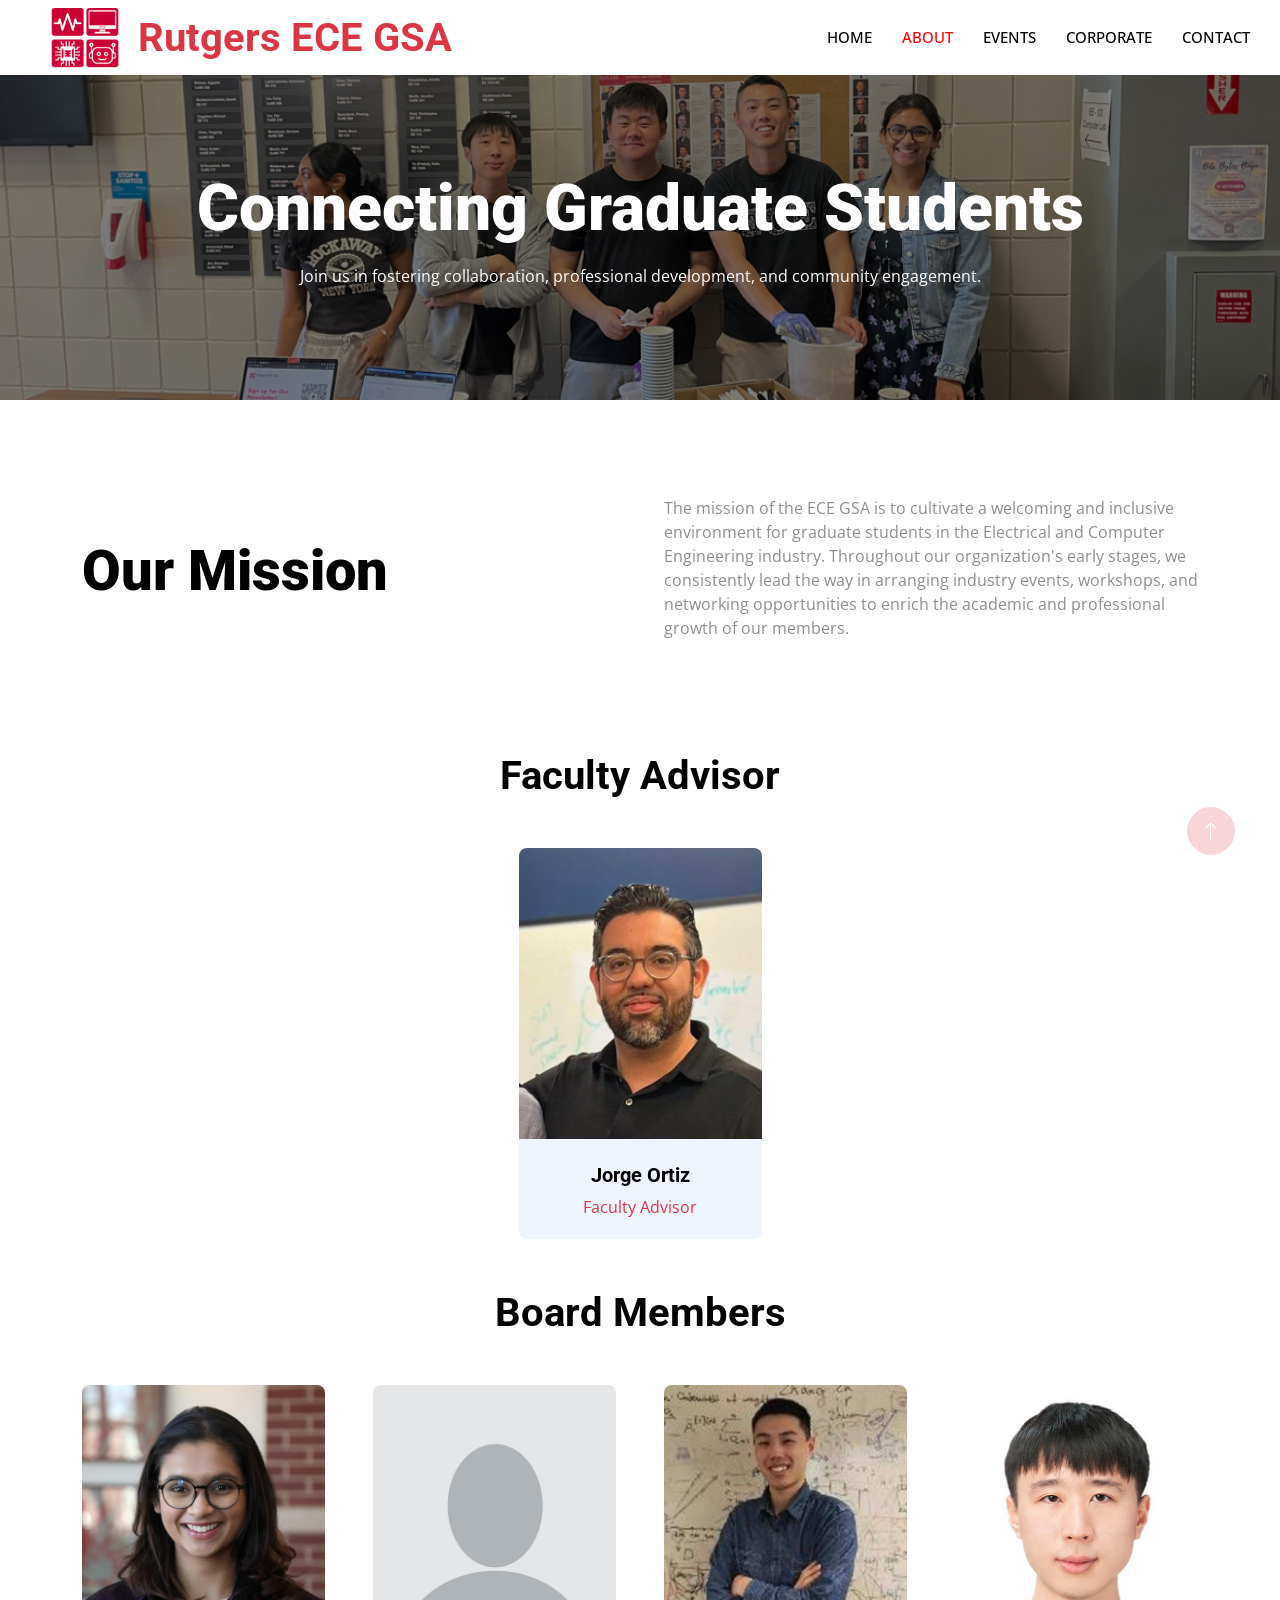
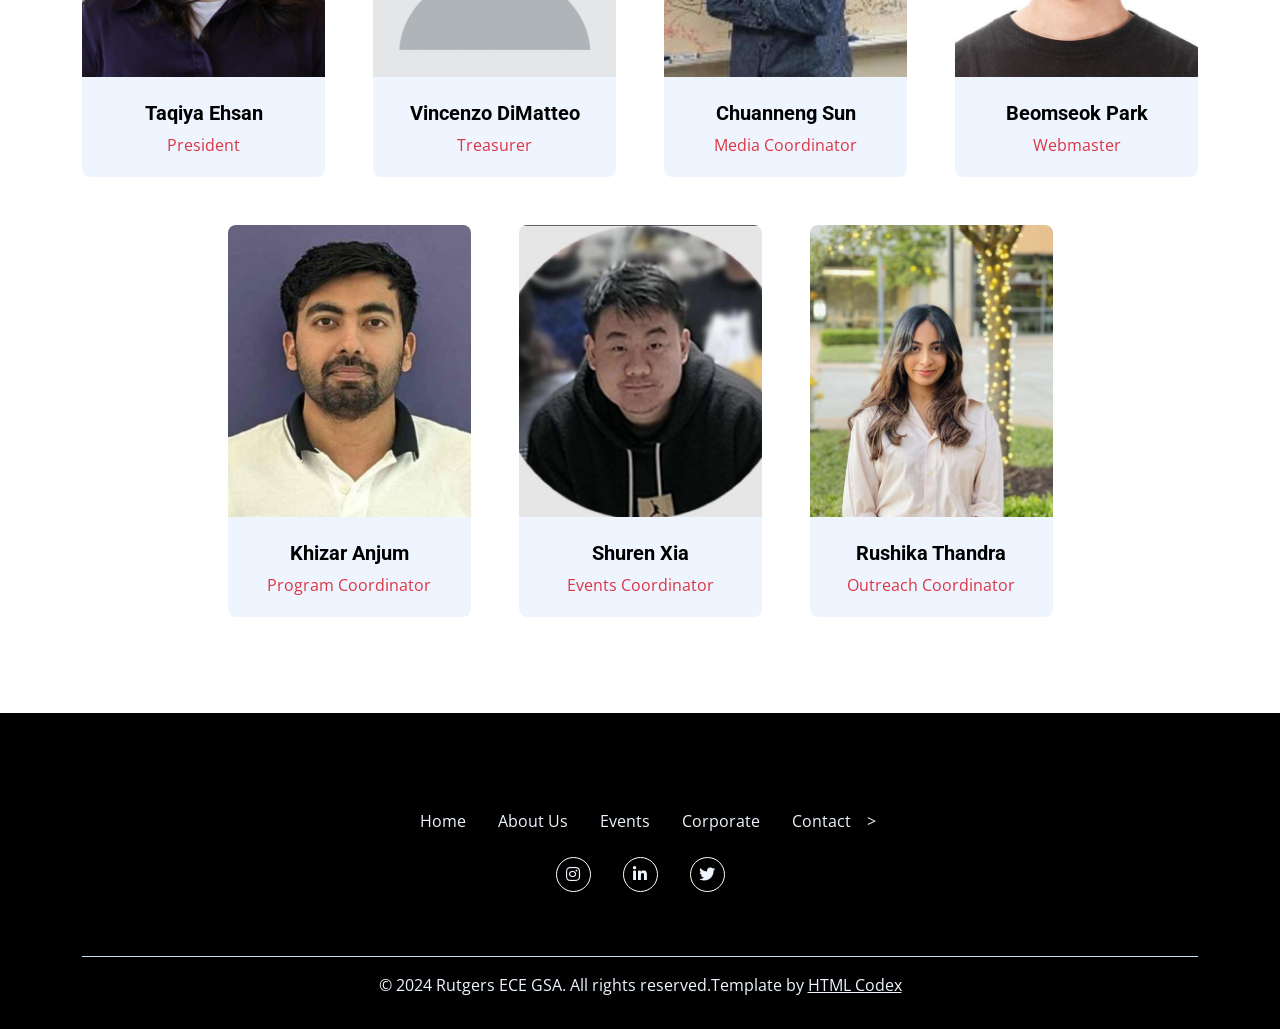
==== about.html @ b043b92e "relocate aboutUs and add favicon" ====
<!DOCTYPE html>
<html lang="en">

<head>
    <meta charset="utf-8">
    <title>Rutgers ECE GSA</title>
    <meta content="width=device-width, initial-scale=1.0" name="viewport">
    <meta content="" name="keywords">
    <meta content="" name="description">

    <!-- Favicon -->
    <link href="img/favicon.ico" rel="icon">

    <!-- Google Web Fonts -->
    <link rel="preconnect" href="https://fonts.googleapis.com">
    <link rel="preconnect" href="https://fonts.gstatic.com" crossorigin>
    <link href="https://fonts.googleapis.com/css2?family=Open+Sans:wght@400;500&family=Roboto:wght@500;700;900&display=swap" rel="stylesheet"> 

    <!-- Icon Font Stylesheet -->
    <link href="https://cdnjs.cloudflare.com/ajax/libs/font-awesome/5.10.0/css/all.min.css" rel="stylesheet">
    <link href="https://cdn.jsdelivr.net/npm/bootstrap-icons@1.4.1/font/bootstrap-icons.css" rel="stylesheet">
    <!-- <link href="https://cdn.jsdelivr.net/npm/bootstrap-icons@1.4.1/font/bootstrap-icons.css" rel="stylesheet"> -->

    <!-- Libraries Stylesheet -->
    <link href="lib/animate/animate.min.css" rel="stylesheet">
    <link href="lib/owlcarousel/assets/owl.carousel.min.css" rel="stylesheet">
    <link href="lib/tempusdominus/css/tempusdominus-bootstrap-4.min.css" rel="stylesheet" />

    <!-- Customized Bootstrap Stylesheet -->
    <link href="css/bootstrap.min.css" rel="stylesheet">

    <!-- Template Stylesheet -->
    <link href="css/style.css" rel="stylesheet">
</head>

<body>
    <!-- Spinner Start -->
    <div id="spinner" class="show bg-white position-fixed translate-middle w-100 vh-100 top-50 start-50 d-flex align-items-center justify-content-center">
        <div class="spinner-grow text-danger" style="width: 3rem; height: 3rem;" role="status">
            <span class="sr-only">Loading...</span>
        </div>
    </div>
    <!-- Spinner End -->

    <!-- Navbar Start -->
    <nav class="navbar navbar-expand-lg bg-white navbar-light sticky-top p-0 wow fadeIn" data-wow-delay="0.1s">
        <a href="index.html" class="navbar-brand d-flex align-items-center px-4 px-lg-5">
            <img src="img/ECE GSA-Red.png" alt="Logo" style="height: 60px; width: auto;"> <!-- Replace with your image -->
            <h1 class="m-0 text-danger ms-3">Rutgers ECE GSA</h1>
        </a>
        <button type="button" class="navbar-toggler me-4" data-bs-toggle="collapse" data-bs-target="#navbarCollapse">
            <span class="navbar-toggler-icon"></span>
        </button>
        <div class="collapse navbar-collapse" id="navbarCollapse">
            <div class="navbar-nav ms-auto p-4 p-lg-0">
                <a href="index.html" class="nav-item nav-link">Home</a>
                <a href="about.html" class="nav-item nav-link active">About</a>
                <a href="event.html" class="nav-item nav-link">Events</a>
                <a href="corporate.html" class="nav-item nav-link">Corporate</a>
                <a href="contact.html" class="nav-item nav-link">Contact</a>
            </div>
        </div>
    </nav>
    <!-- Navbar End -->


    <!-- Page Header Start -->
    <div class="container-fluid page-header py-5 mb-5 wow fadeIn" data-wow-delay="0.1s">
        <div class="container py-5 d-flex flex-column justify-content-center align-items-center">
            <h1 class="display-3 text-white mb-3 animated slideInDown text-center">Connecting Graduate Students</h1>
            <p class="text-white mb-3 animated slideInDown text-center">Join us in fostering collaboration, professional development, and community engagement.</p>
        </div>
    </div>
    <!-- Page Header End -->


    <!-- About Start -->
    <div class="container-xxl py-5">
        <div class="container">
            <div class="row g-5 align-items-center">
                <div class="col-lg-6 wow fadeIn" data-wow-delay="0.1s">
                    <h1 class="display-4">Our Mission</h1>
                </div>
                <div class="col-lg-6 wow fadeIn" data-wow-delay="0.5s">
                    <p>The mission of the ECE GSA is to cultivate a welcoming and inclusive environment for graduate students in the Electrical and Computer Engineering industry. Throughout our organization's early stages, we consistently lead the way in arranging industry events, workshops, and networking opportunities to enrich the academic and professional growth of our members.</p>
                </div>
            </div>
        </div>
    </div>
    <!-- About End -->


    <!-- Team Start -->
    <div class="container-xxl py-5">
        <div class="container">
                <!-- Faculty Advisor Section -->
                <div class="text-center mx-auto mb-5 wow fadeInUp" data-wow-delay="0.1s" style="max-width: 600px;">
                    <h1>Faculty Advisor</h1>
                </div>
                <div class="row g-5 justify-content-center">
                    <div class="col-lg-3 col-md-6 wow fadeInUp" data-wow-delay="0.1s">
                        <div class="team-item position-relative rounded overflow-hidden">
                            <div class="overflow-hidden">
                                <img class="img-fluid" src="img/team-JorgeOrtiz.jpeg" alt="">
                            </div>
                            <div class="team-text bg-light text-center p-4">
                                <h5>Jorge Ortiz</h5>
                                <p class="text-danger">Faculty Advisor</p>
                                <div class="team-social text-center">
                                    <a class="btn btn-square" href="https://www.linkedin.com/in/jorgeortizphd" target="_blank"><i class="fab fa-linkedin-in"></i></a>
                                    <p class="email">jorge.ortiz@rutgers.edu</p>
                                </div>
                            </div>
                        </div>
                    </div>
                </div>

            <!-- Board Members Section -->
            <div class="text-center mx-auto mb-5 wow fadeInUp" data-wow-delay="0.1s" style="max-width: 600px; margin-top: 50px;"> 
                <h1>Board Members</h1>
            </div>
            <div class="row g-5">
                <!-- <div class="col-lg-3 col-md-6 wow fadeInUp" data-wow-delay="0.1s">
                    <div class="team-item position-relative rounded overflow-hidden">
                        <div class="overflow-hidden">
                            <img class="img-fluid" src="img/team-JorgeOrtiz.jpeg" alt="">
                        </div>
                        <div class="team-text bg-light text-center p-4">
                            <h5>Jorge Ortiz</h5>
                            <p class="text-danger">Faculty Advisor</p>
                            <div class="team-social text-center">
                                <a class="btn btn-square" href="https://www.linkedin.com/in/jorgeortizphd" target="_blank"><i class="fab fa-linkedin-in"></i></a>
                                <p class="email">jorge.ortiz@rutgers.edu</p>
                            </div>
                        </div>
                    </div>
                </div> -->
                <div class="col-lg-3 col-md-6 wow fadeInUp" data-wow-delay="0.3s">
                    <div class="team-item position-relative rounded overflow-hidden">
                        <div class="overflow-hidden">
                            <img class="img-fluid" src="img/team-TaqiyaEhsan.jpg" alt="">
                        </div>
                        <div class="team-text bg-light text-center p-4">
                            <h5>Taqiya Ehsan</h5>
                            <p class="text-danger">President</p>
                            <div class="team-social text-center">
                                <a class="btn btn-square" href="https://linkedin.com/in/taqiya-ehsan" target="_blank"><i class="fab fa-linkedin-in"></i></a>
                                <p class="email">te137@echo.rutgers.edu</p>
                            </div>
                        </div>
                    </div>
                </div>
                <div class="col-lg-3 col-md-6 wow fadeInUp" data-wow-delay="0.5s">
                    <div class="team-item position-relative rounded overflow-hidden">
                        <div class="overflow-hidden">
                            <img class="img-fluid" src="img/team-1.png" alt="">
                        </div>
                        <div class="team-text bg-light text-center p-4">
                            <h5>Vincenzo DiMatteo</h5>
                            <p class="text-danger">Treasurer</p>
                            <div class="team-social text-center">
                                <!-- <a class="btn btn-square" href=""><i class="fab fa-facebook-f"></i></a>
                                <a class="btn btn-square" href=""><i class="fab fa-twitter"></i></a>
                                <a class="btn btn-square" href=""><i class="fab fa-instagram"></i></a> -->
                            </div>
                        </div>
                    </div>
                </div>
                <div class="col-lg-3 col-md-6 wow fadeInUp" data-wow-delay="0.7s">
                    <div class="team-item position-relative rounded overflow-hidden">
                        <div class="overflow-hidden">
                            <img class="img-fluid" src="img/team-ChuannengSun.jpeg" alt="">
                        </div>
                        <div class="team-text bg-light text-center p-4">
                            <h5>Chuanneng Sun</h5>
                            <p class="text-danger">Media Coordinator</p>
                            <div class="team-social text-center">
                                <!-- <a class="btn btn-square" href=""><i class="fab fa-facebook-f"></i></a>
                                <a class="btn btn-square" href=""><i class="fab fa-twitter"></i></a>
                                <a class="btn btn-square" href=""><i class="fab fa-instagram"></i></a> -->
                            </div>
                        </div>
                    </div>
                </div>
                <div class="col-lg-3 col-md-6 wow fadeInUp" data-wow-delay="0.7s">
                    <div class="team-item position-relative rounded overflow-hidden">
                        <div class="overflow-hidden">
                            <img class="img-fluid" src="img/team-beomseok_park.jpg" alt="">
                        </div>
                        <div class="team-text bg-light text-center p-4">
                            <h5>Beomseok Park</h5>
                            <p class="text-danger">Webmaster</p> 
                            <div class="team-social text-center">
                                <a class="btn btn-square" href="https://www.linkedin.com/in/beomseok-park-4bb49a205" target="_blank"><i class="fab fa-linkedin-in"></i></a>
                                <p class="email">beomseok.park@rutgers.edu</p>
                                <!-- <a class="btn btn-square" href=""><i class="fab fa-facebook-f"></i></a>
                                <a class="btn btn-square" href=""><i class="fab fa-twitter"></i></a>
                                <a class="btn btn-square" href=""><i class="fab fa-instagram"></i></a> -->
                            </div>
                        </div>
                    </div>
                </div>
                <div class="col-lg-3 col-md-6 wow fadeInUp" data-wow-delay="0.7s">
                    <div class="team-item position-relative rounded overflow-hidden">
                        <div class="overflow-hidden">
                            <img class="img-fluid" src="img/team-KhizarAnjum.jpg" alt="">
                        </div>
                        <div class="team-text bg-light text-center p-4">
                            <h5>Khizar Anjum</h5>
                            <p class="text-danger">Program Coordinator</p>
                            <div class="team-social text-center">
                                <a class="btn btn-square" href="https://linkedin.com/in/khizar-anjum" target="_blank"><i class="fab fa-linkedin-in"></i></a>
                                <p class="email">ma1629@rutgers.edu</p>
                            </div>
                        </div>
                    </div>
                </div>
                <div class="col-lg-3 col-md-6 wow fadeInUp" data-wow-delay="0.7s">
                    <div class="team-item position-relative rounded overflow-hidden">
                        <div class="overflow-hidden">
                            <img class="img-fluid" src="img/team-shurenXia.jpg" alt="">
                        </div>
                        <div class="team-text bg-light text-center p-4">
                            <h5>Shuren Xia</h5>
                            <p class="text-danger">Events Coordinator</p>
                            <div class="team-social text-center">
                                <a class="btn btn-square" href="https://www.linkedin.com/in/shuren-xia-563965163/" target="_blank"><i class="fab fa-linkedin-in"></i></a>
                                <p class="email">sx67@scarletmail.rutgers.edu</p>
                                <!-- <a class="btn btn-square" href=""><i class="fab fa-facebook-f"></i></a>
                                <a class="btn btn-square" href=""><i class="fab fa-twitter"></i></a>
                                <a class="btn btn-square" href=""><i class="fab fa-instagram"></i></a> -->
                            </div>
                        </div>
                    </div>
                </div>
                
                <div class="col-lg-3 col-md-6 wow fadeInUp" data-wow-delay="0.7s">
                    <div class="team-item position-relative rounded overflow-hidden">
                        <div class="overflow-hidden">
                            <img class="img-fluid" src="img/team-RushikaThandra.jpg" alt="">
                        </div>
                        <div class="team-text bg-light text-center p-4">
                            <h5>Rushika Thandra</h5>
                            <p class="text-danger">Outreach Coordinator</p>
                            <div class="team-social text-center">
                                <a class="btn btn-square" href="https://www.linkedin.com/in/rushikathandra/" target="_blank"><i class="fab fa-linkedin-in"></i></a>
                                <p class="email">rt818@scarletmail.rutgers.edu</p>
                            </div>
                        </div>
                    </div>
                </div>
                <!-- <div class="col-lg-3 col-md-6 wow fadeInUp" data-wow-delay="0.7s">
                    <div class="team-item position-relative rounded overflow-hidden">
                        <div class="overflow-hidden">
                            <img class="img-fluid" src="img/team-AayushiKasera.jpg" alt="">
                        </div>
                        <div class="team-text bg-light text-center p-4">
                            <h5>Aayushi Kasera</h5>
                            <p class="text-danger">Member</p>
                            <div class="team-social text-center">
                                <a class="btn btn-square" href="https://www.linkedin.com/in/aayushikasera/" target="_blank"><i class="fab fa-linkedin-in"></i></a>
                                <p class="email">amk408@scarletmail.rutgers.edu</p>
                            </div>
                        </div>
                    </div>
                </div> -->
                <!-- <div class="col-lg-3 col-md-6 wow fadeInUp" data-wow-delay="0.7s">
                    <div class="team-item position-relative rounded overflow-hidden">
                        <div class="overflow-hidden">
                            <img class="img-fluid" src="img/team-1.png" alt="">
                        </div>
                        <div class="team-text bg-light text-center p-4">
                            <h5>Muhammad Nabeel Tahir</h5>
                            <p class="text-danger">Member</p>
                            <div class="team-social text-center">
                                <a class="btn btn-square" href="https://www.linkedin.com/in/muhammad-nabeel-tahir-005169bb" target="_blank"><i class="fab fa-linkedin-in"></i></a>
                                <p class="email">nabeel.tahir@rutgers.edu</p>
                            </div>
                        </div>
                    </div>
                </div> -->
                <!-- <div class="col-lg-3 col-md-6 wow fadeInUp" data-wow-delay="0.7s">
                    <div class="team-item position-relative rounded overflow-hidden">
                        <div class="overflow-hidden">
                            <img class="img-fluid" src="img/team-AdityaKesari.jpeg" alt="">
                        </div>
                        <div class="team-text bg-light text-center p-4">
                            <h5>Aditya Kesari</h5>
                            <p class="text-danger">Memeber</p>
                            <div class="team-social text-center">
                                <a class="btn btn-square" href="https://www.linkedin.com/in/adityakesari21/" target="_blank"><i class="fab fa-linkedin-in"></i></a>
                                <p class="email">aak251@scarletmail.rutgers.edu</p>
                            </div>
                        </div>
                    </div>
                </div> -->
            </div>
        </div>
    </div>
    <!-- Team End -->
        

    <!-- Footer Start -->
    <div class="container-fluid bg-dark text-light footer mt-5 pt-5 wow fadeIn" data-wow-delay="0.1s">
        <div class="container py-5">
            <div class="d-flex justify-content-center mb-4">
                <a class="text-light mx-3" href="index.html">Home</a>
                <a class="text-light mx-3" href="about.html">About Us</a>
                <a class="text-light mx-3" href="event.html">Events</a>
                <a class="text-light mx-3" href="corporate.html">Corporate</a>
                <a class="text-light mx-3" href="contact.html">Contact</a>>
            </div>
            <div class="d-flex justify-content-center">
                <a class="btn btn-outline-light btn-social rounded-circle mx-3" href="https://www.instagram.com/rutgersecegsa/"><i class="fab fa-instagram"></i></a>
                <a class="btn btn-outline-light btn-social rounded-circle mx-3" href="https://www.linkedin.com/in/rutgersecegsa/"><i class="fab fa-linkedin-in"></i></a>
                <a class="btn btn-outline-light btn-social rounded-circle mx-3" href="https://x.com/Rutgersecegsa"><i class="fab fa-twitter"></i></a>
            </div>
        </div>
        <div class="container py-3">
            <div class="d-flex justify-content-center border-top pt-3">
                <p class="mb-0">&copy; 2024 Rutgers ECE GSA. All rights reserved.</p>
                <p>Template by <a href="https://htmlcodex.com" style="text-decoration: underline; color: inherit;">HTML Codex</a></p>
            </div>
        </div>
    </div>
    <!-- Footer End -->


    <!-- Back to Top -->
    <a href="#" class="btn btn-lg btn-danger btn-lg-square rounded-circle back-to-top"><i class="bi bi-arrow-up"></i></a>


    <!-- JavaScript Libraries -->
    <script src="https://code.jquery.com/jquery-3.4.1.min.js"></script>
    <script src="https://cdn.jsdelivr.net/npm/bootstrap@5.0.0/dist/js/bootstrap.bundle.min.js"></script>
    <script src="lib/wow/wow.min.js"></script>
    <script src="lib/easing/easing.min.js"></script>
    <script src="lib/waypoints/waypoints.min.js"></script>
    <script src="lib/counterup/counterup.min.js"></script>
    <script src="lib/owlcarousel/owl.carousel.min.js"></script>
    <script src="lib/tempusdominus/js/moment.min.js"></script>
    <script src="lib/tempusdominus/js/moment-timezone.min.js"></script>
    <script src="lib/tempusdominus/js/tempusdominus-bootstrap-4.min.js"></script>

    <!-- Template Javascript -->
    <script src="js/main.js"></script>
</body>

</html>
---- css/style.css ----
/********** Template CSS **********/
:root {
    --primary: #0463FA;
    --light: #EFF5FF;
    --dark: #000000;
    --danger: red; 
}

.bg-dark {
    background-color: #000000 !important; /* Set to black */
}

h1, h5 {
    color: #000000;
}

.email {
    font-size: 13px;
}

.profile-size {
    width: 500px;
    height: 600px;
}

.fw-medium {
    font-weight: 500 !important;
}

.fw-bold {
    font-weight: 700 !important;
}

.fw-black {
    font-weight: 900 !important;
}

.back-to-top {
    position: fixed;
    display: none;
    right: 45px;
    bottom: 45px;
    z-index: 99;
}


/*** Spinner ***/
#spinner {
    opacity: 0;
    visibility: hidden;
    transition: opacity .5s ease-out, visibility 0s linear .5s;
    z-index: 99999;
}

#spinner.show {
    transition: opacity .5s ease-out, visibility 0s linear 0s;
    visibility: visible;
    opacity: 1;
}


/*** Button ***/
.btn {
    font-weight: 500;
    transition: .5s;
}

.btn.btn-primary,
.btn.btn-secondary {
    color: #FFFFFF;
}

.btn-square {
    width: 38px;
    height: 38px;
}

.btn-sm-square {
    width: 32px;
    height: 32px;
}

.btn-lg-square {
    width: 48px;
    height: 48px;
}

.btn-square,
.btn-sm-square,
.btn-lg-square {
    padding: 0;
    display: flex;
    align-items: center;
    justify-content: center;
    font-weight: normal;
}


/*** Navbar ***/
.navbar .dropdown-toggle::after {
    border: none;
    content: "\f107";
    font-family: "Font Awesome 5 Free";
    font-weight: 900;
    vertical-align: middle;
    margin-left: 8px;
}

.navbar .navbar-nav .nav-link {
    margin-right: 30px;
    padding: 25px 0;
    color: #FFFFFF;
    font-size: 15px;
    font-weight: 500;
    text-transform: uppercase;
    outline: none;
}

.navbar .navbar-nav .nav-link:hover,
.navbar .navbar-nav .nav-link.active {
    color: var(--danger);
}

@media (max-width: 991.98px) {
    .navbar .navbar-nav .nav-link  {
        margin-right: 0;
        padding: 10px 0;
    }

    .navbar .navbar-nav {
        border-top: 1px solid #EEEEEE;
    }
}

@media (max-width: 576px) {
    .navbar-brand {
        display: flex;
        align-items: center;
        justify-content: flex-start; /* Align logo and text tightly */
        width: 100%; /* Ensure the brand container takes full width */
    }

    .navbar-brand img {
        height: 30px; /* Adjust logo size */
        width: auto;
    }

    .navbar-brand h1 {
        font-size: 1.25rem; /* Adjust font size */
        margin-left: 0; /* No spacing between logo and text */
    }

    .navbar-toggler {
        margin-left: auto; /* Push the toggler button to the right */
    }
}

.navbar .navbar-brand,
.navbar a.btn {
    height: 75px;
}

.navbar .navbar-nav .nav-link {
    color: var(--dark);
    font-weight: 500;
}

.navbar.sticky-top {
    top: -100px;
    transition: .5s;
}

@media (min-width: 992px) {
    .navbar .nav-item .dropdown-menu {
        display: block;
        border: none;
        margin-top: 0;
        top: 150%;
        opacity: 0;
        visibility: hidden;
        transition: .5s;
    }

    .navbar .nav-item:hover .dropdown-menu {
        top: 100%;
        visibility: visible;
        transition: .5s;
        opacity: 1;
    }
}


/*** Header ***/
.header-carousel .owl-carousel-text {
    position: absolute;
    width: 100%;
    height: 100%;
    padding: 3rem;
    top: 0;
    left: 0;
    display: flex;
    align-items: center;
    justify-content: center;
    text-shadow: 0 0 30px rgba(0, 0, 0, .1);
}

.header-carousel .owl-nav {
    position: absolute;
    width: 200px;
    height: 45px;
    bottom: 30px;
    left: 50%;
    transform: translateX(-50%);
    display: flex;
    justify-content: space-between;
}

.header-carousel .owl-nav .owl-prev,
.header-carousel .owl-nav .owl-next {
    width: 45px;
    height: 45px;
    display: flex;
    align-items: center;
    justify-content: center;
    color: #FFFFFF;
    background: transparent;
    border: 1px solid #FFFFFF;
    border-radius: 45px;
    font-size: 22px;
    transition: .5s;
}

.header-carousel .owl-nav .owl-prev:hover,
.header-carousel .owl-nav .owl-next:hover {
    background: var(--danger);
    border-color: var(--danger);
}

.header-carousel .owl-dots {
    position: absolute;
    height: 45px;
    bottom: 30px;
    left: 50%;
    transform: translateX(-50%);
    display: flex;
    align-items: center;
    justify-content: center;
}

.header-carousel .owl-dot {
    position: relative;
    display: inline-block;
    margin: 0 5px;
    width: 15px;
    height: 15px;
    background: transparent;
    border: 1px solid #FFFFFF;
    border-radius: 15px;
    transition: .5s;
}

.header-carousel .owl-dot::after {
    position: absolute;
    content: "";
    width: 5px;
    height: 5px;
    top: 4px;
    left: 4px;
    background: #FFFFFF;
    border-radius: 5px;
}

.header-carousel .owl-dot.active {
    background: var(--danger);
    border-color: var(--danger);
}

.page-header {
    position: relative;
    background: url(../img/header-aboutUs.jpg) top center no-repeat;
    background-size: cover;
    text-shadow: 0 0 30px rgba(0, 0, 0, .1);
    display: flex;
    align-items: center;
    justify-content: center;
    text-align: center;
}

.page-header::before {
    content: "";
    position: absolute;
    top: 0;
    left: 0;
    width: 100%;
    height: 100%;
    background: rgba(0, 0, 0, 0.5); /* Adjust the opacity as needed */
    z-index: 1;
}

.page-header .container {
    position: relative;
    z-index: 2;
    display: flex;
    flex-direction: column;
    align-items: center;
}

.corporate-header {
    background: url(../img/header-corporate.jpg) top center no-repeat;
    background-size: cover;
}

.contact-header {
    background: url(../img/header-contact.png) top center no-repeat;
    background-size: cover;
}

.breadcrumb-item + .breadcrumb-item::before {
    color: var(--light);
}


.logo-spacing {
    padding: 10px; /* Adjust padding as needed */
    max-width: 100%;
    height: auto;
}

.container .row {
    display: flex;
    flex-wrap: wrap;
    justify-content: center;
    align-items: center;
}

@media (max-width: 991.98px) {
    .logo-spacing {
        padding: 5px; /* Adjust padding as needed for smaller screens */
        max-width: 50%; /* Reduce size on smaller screens */
    }
}

@media (max-width: 767.98px) {
    .logo-spacing {
        padding: 2px; /* Further reduce padding for very small screens */
        max-width: 50%; /* Further reduce size for very small screens */
    }
}


/*** Service ***/
.service-item {
    transition: .5s;
}

.service-item:hover {
    margin-top: -10px;
    box-shadow: 0 .5rem 1.5rem rgba(0, 0, 0, .08);
}

.service-item .btn {
    width: 40px;
    height: 40px;
    display: inline-flex;
    align-items: center;
    background: #FFFFFF;
    border-radius: 40px;
    white-space: nowrap;
    overflow: hidden;
    transition: .5s;
}

.service-item:hover .btn {
    width: 140px;
}

/* add */
.logo-spacing {
    margin: 0 20px; /* Adjust this value to increase or decrease spacing */
}


/*** Feature ***/
@media (min-width: 992px) {
    .container.feature {
        max-width: 100% !important;
    }

    .feature-text  {
        padding-left: calc(((100% - 960px) / 2) + .75rem);
    }
}

@media (min-width: 1200px) {
    .feature-text  {
        padding-left: calc(((100% - 1140px) / 2) + .75rem);
    }
}

@media (min-width: 1400px) {
    .feature-text  {
        padding-left: calc(((100% - 1320px) / 2) + .75rem);
    }
}


/*** Team ***/
.team-item img {
    position: relative;
    top: 0;
    transition: .5s;
}

.team-item:hover img {
    top: -30px;
}

.team-item .team-text {
    position: relative;
    height: 100px;
    transition: .5s;
}

.team-item:hover .team-text {
    margin-top: -60px;
    height: 160px;
}

.team-item .team-text .team-social {
    opacity: 0;
    transition: .5s;
}

.team-item:hover .team-text .team-social {
    opacity: 1;
}

.team-item .team-social .btn {
    display: inline-flex;
    color: var(--danger);
    background: #FFFFFF;
    border-radius: 40px;
}

.team-item .team-social .btn:hover {
    color: #FFFFFF;
    background: var(--danger);
}


/*** Appointment ***/
.bootstrap-datetimepicker-widget.bottom {
    top: auto !important;
}

.bootstrap-datetimepicker-widget .table * {
    border-bottom-width: 0px;
}

.bootstrap-datetimepicker-widget .table th {
    font-weight: 500;
}

.bootstrap-datetimepicker-widget.dropdown-menu {
    padding: 10px;
    border-radius: 2px;
}

.bootstrap-datetimepicker-widget table td.active,
.bootstrap-datetimepicker-widget table td.active:hover {
    background: var(--danger);
}

.bootstrap-datetimepicker-widget table td.today::before {
    border-bottom-color: var(--danger);
}


/*** Testimonial ***/
.testimonial-carousel::before {
    position: absolute;
    content: "";
    top: 0;
    left: 0;
    height: 100%;
    width: 0;
    background: linear-gradient(to right, rgba(255, 255, 255, 1) 0%, rgba(255, 255, 255, 0) 100%);
    z-index: 1;
}

.testimonial-carousel::after {
    position: absolute;
    content: "";
    top: 0;
    right: 0;
    height: 100%;
    width: 0;
    background: linear-gradient(to left, rgba(255, 255, 255, 1) 0%, rgba(255, 255, 255, 0) 100%);
    z-index: 1;
}

@media (min-width: 768px) {
    .testimonial-carousel::before,
    .testimonial-carousel::after {
        width: 200px;
    }
}

@media (min-width: 992px) {
    .testimonial-carousel::before,
    .testimonial-carousel::after {
        width: 300px;
    }
}

.testimonial-carousel .owl-item .testimonial-text {
    background: var(--light);
    transform: scale(.8);
    transition: .5s;
}

.testimonial-carousel .owl-item.center .testimonial-text {
    background: var(--danger);
    transform: scale(1);
}

.testimonial-carousel .owl-item .testimonial-text *,
.testimonial-carousel .owl-item .testimonial-item img {
    transition: .5s;
}

.testimonial-carousel .owl-item.center .testimonial-text * {
    color: var(--light) !important;
}

.testimonial-carousel .owl-item.center .testimonial-item img {
    background: var(--danger) !important;
} 

.testimonial-carousel .owl-nav {
    position: absolute;
    width: 350px;
    top: 15px;
    left: 50%;
    transform: translateX(-50%);
    display: flex;
    justify-content: space-between;
    opacity: 0;
    transition: .5s;
    z-index: 1;
}

.testimonial-carousel:hover .owl-nav {
    width: 300px;
    opacity: 1;
}

.testimonial-carousel .owl-nav .owl-prev,
.testimonial-carousel .owl-nav .owl-next {
    position: relative;
    color: var(--danger);
    font-size: 45px;
    transition: .5s;
}

.testimonial-carousel .owl-nav .owl-prev:hover,
.testimonial-carousel .owl-nav .owl-next:hover {
    color: var(--dark);
}


/*** Footer ***/
.footer .btn.btn-social {
    margin-right: 5px;
    width: 35px;
    height: 35px;
    display: flex;
    align-items: center;
    justify-content: center;
    color: var(--light);
    border: 1px solid #FFFFFF;
    transition: .3s;
}

.footer .btn.btn-social:hover {
    color: var(--danger);
}

.footer .btn.btn-link {
    display: block;
    margin-bottom: 5px;
    padding: 0;
    text-align: left;
    color: #FFFFFF;
    font-size: 15px;
    font-weight: normal;
    text-transform: capitalize;
    transition: .3s;
}

.footer .btn.btn-link::before {
    position: relative;
    content: "\f105";
    font-family: "Font Awesome 5 Free";
    font-weight: 900;
    margin-right: 10px;
}

.footer .btn.btn-link:hover {
    color: var(--danger);
    letter-spacing: 1px;
    box-shadow: none;
}

.footer .copyright {
    padding: 25px 0;
    font-size: 15px;
    border-top: 1px solid rgba(256, 256, 256, .1);
}

.footer .copyright a {
    color: var(--light);
}

.footer .copyright a:hover {
    color: var(--danger);
}
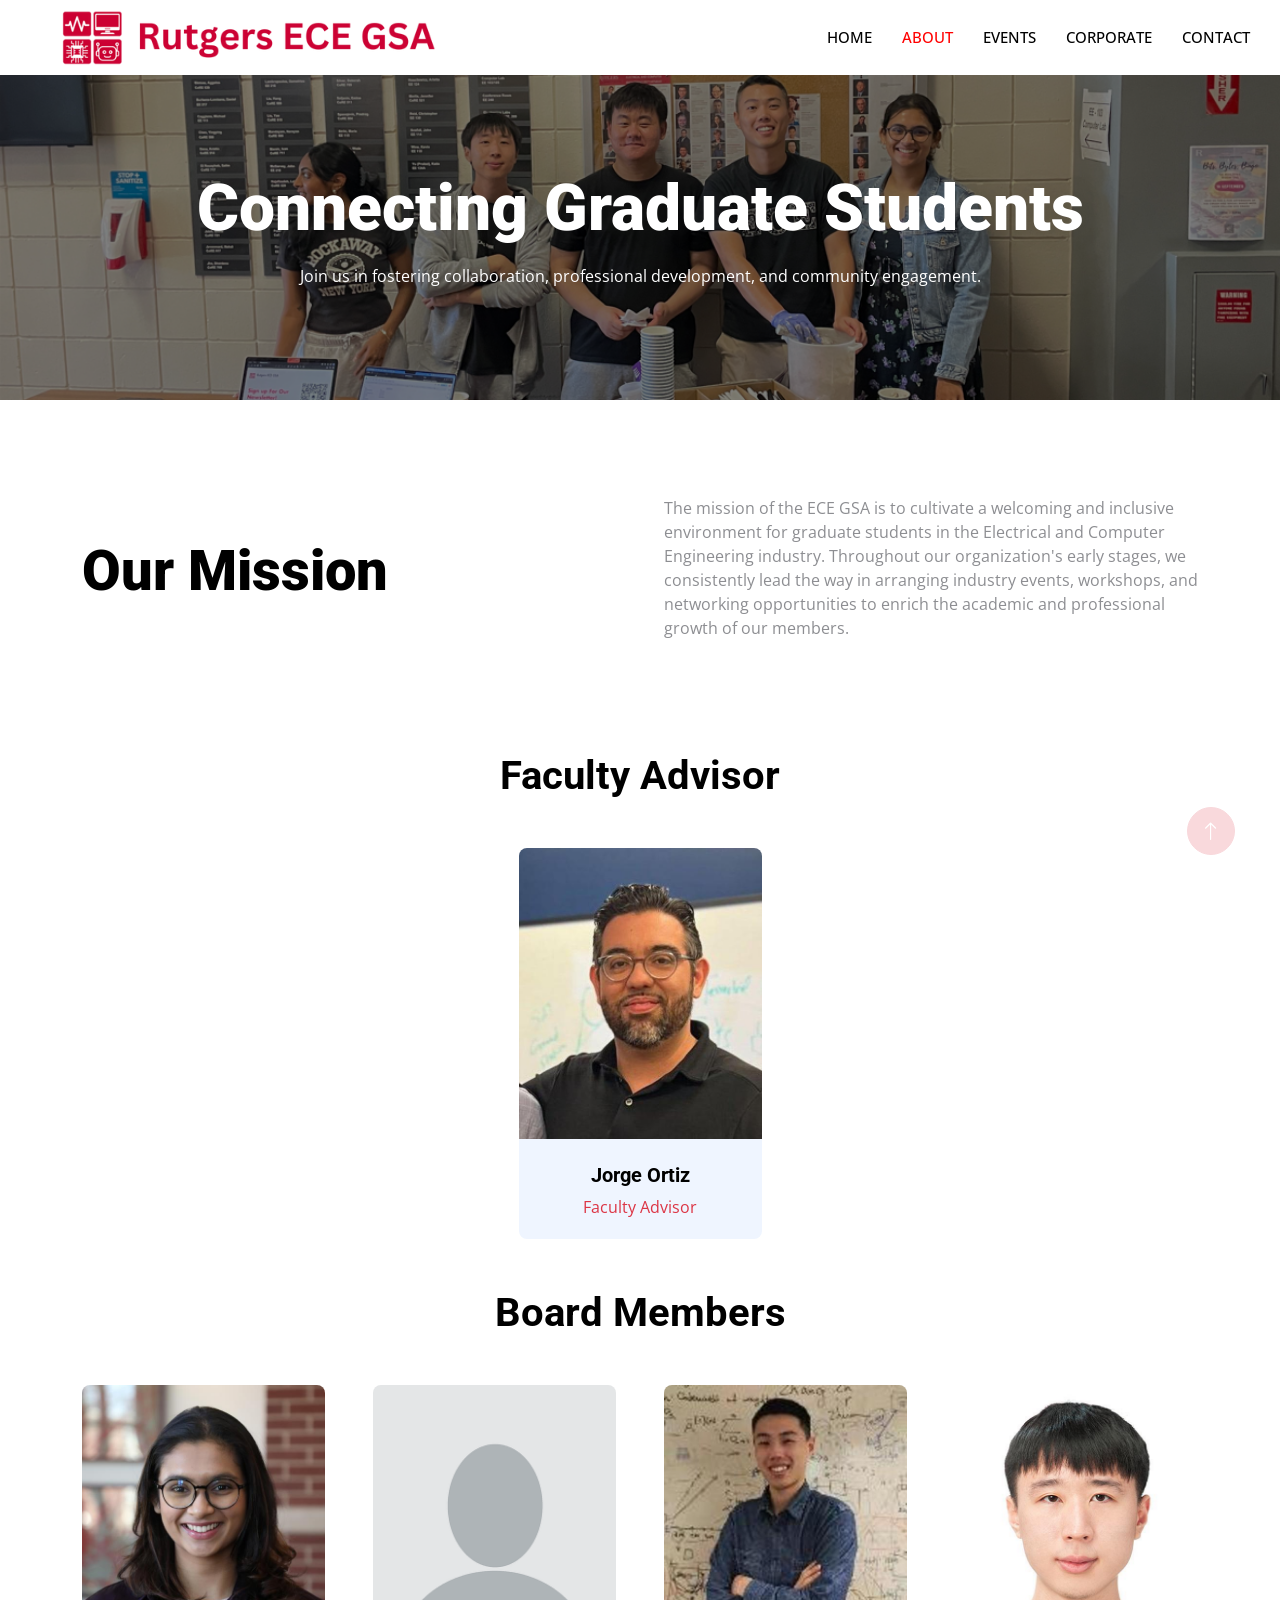
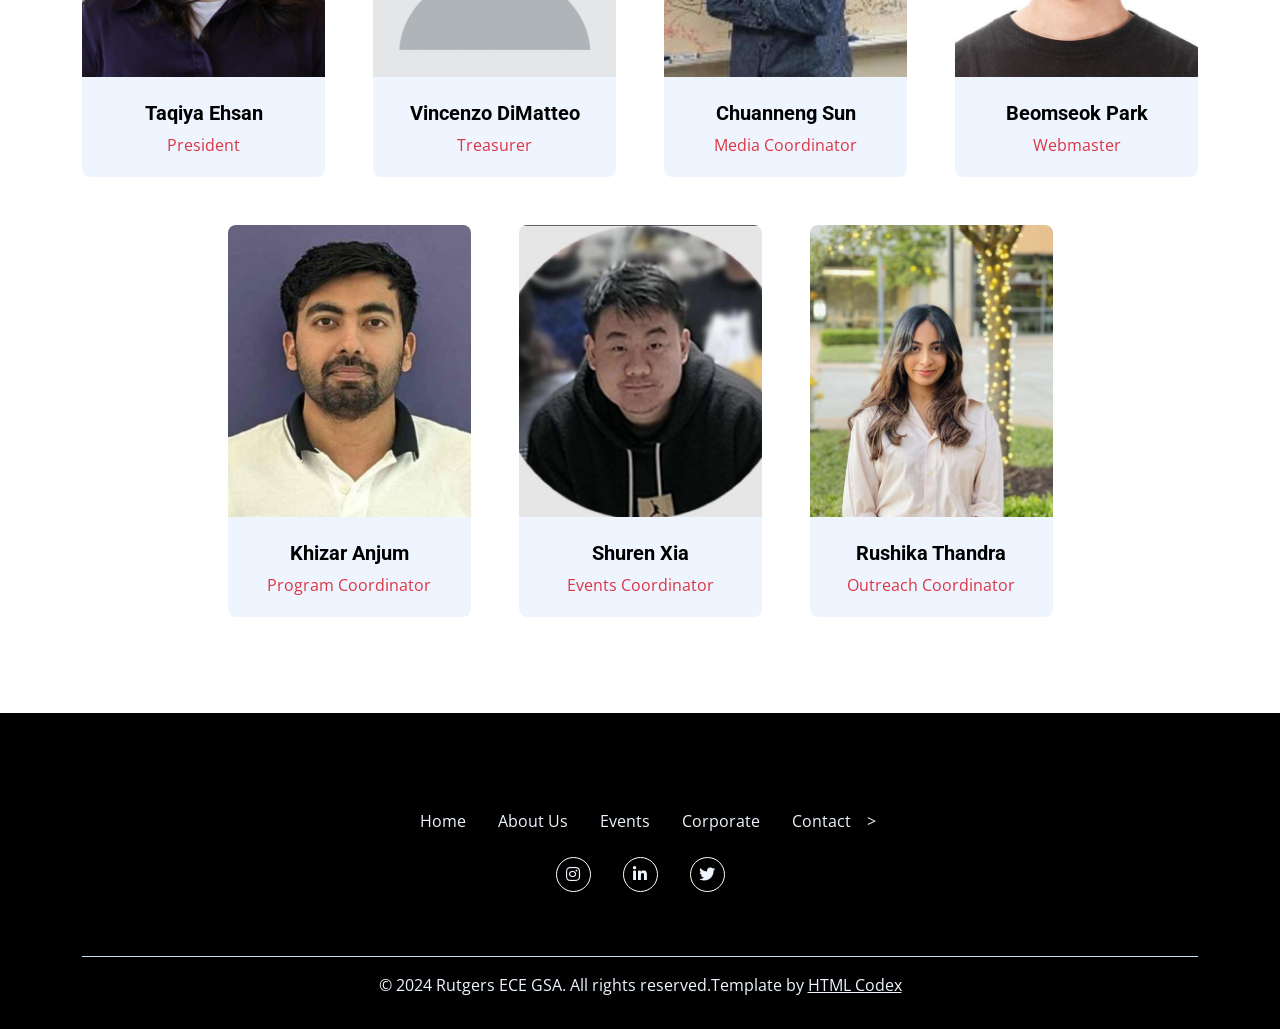
==== commit 0e7078b4: "change logo + text to logo" ====
--- a/about.html
+++ b/about.html
@@ -45,8 +45,8 @@
     <!-- Navbar Start -->
     <nav class="navbar navbar-expand-lg bg-white navbar-light sticky-top p-0 wow fadeIn" data-wow-delay="0.1s">
         <a href="index.html" class="navbar-brand d-flex align-items-center px-4 px-lg-5">
-            <img src="img/ECE GSA-Red.png" alt="Logo" style="height: 60px; width: auto;"> <!-- Replace with your image -->
-            <h1 class="m-0 text-danger ms-3">Rutgers ECE GSA</h1>
+            <img src="img/logo_ece_gsa.png" alt="Logo" style="height: 80px; width: auto;">
+            <!-- <h1 class="m-0 text-danger ms-3">Rutgers ECE GSA</h1> -->
         </a>
         <button type="button" class="navbar-toggler me-4" data-bs-toggle="collapse" data-bs-target="#navbarCollapse">
             <span class="navbar-toggler-icon"></span>
--- a/css/style.css
+++ b/css/style.css
@@ -129,29 +129,6 @@
 
     .navbar .navbar-nav {
         border-top: 1px solid #EEEEEE;
-    }
-}
-
-@media (max-width: 576px) {
-    .navbar-brand {
-        display: flex;
-        align-items: center;
-        justify-content: flex-start; /* Align logo and text tightly */
-        width: 100%; /* Ensure the brand container takes full width */
-    }
-
-    .navbar-brand img {
-        height: 30px; /* Adjust logo size */
-        width: auto;
-    }
-
-    .navbar-brand h1 {
-        font-size: 1.25rem; /* Adjust font size */
-        margin-left: 0; /* No spacing between logo and text */
-    }
-
-    .navbar-toggler {
-        margin-left: auto; /* Push the toggler button to the right */
     }
 }
 
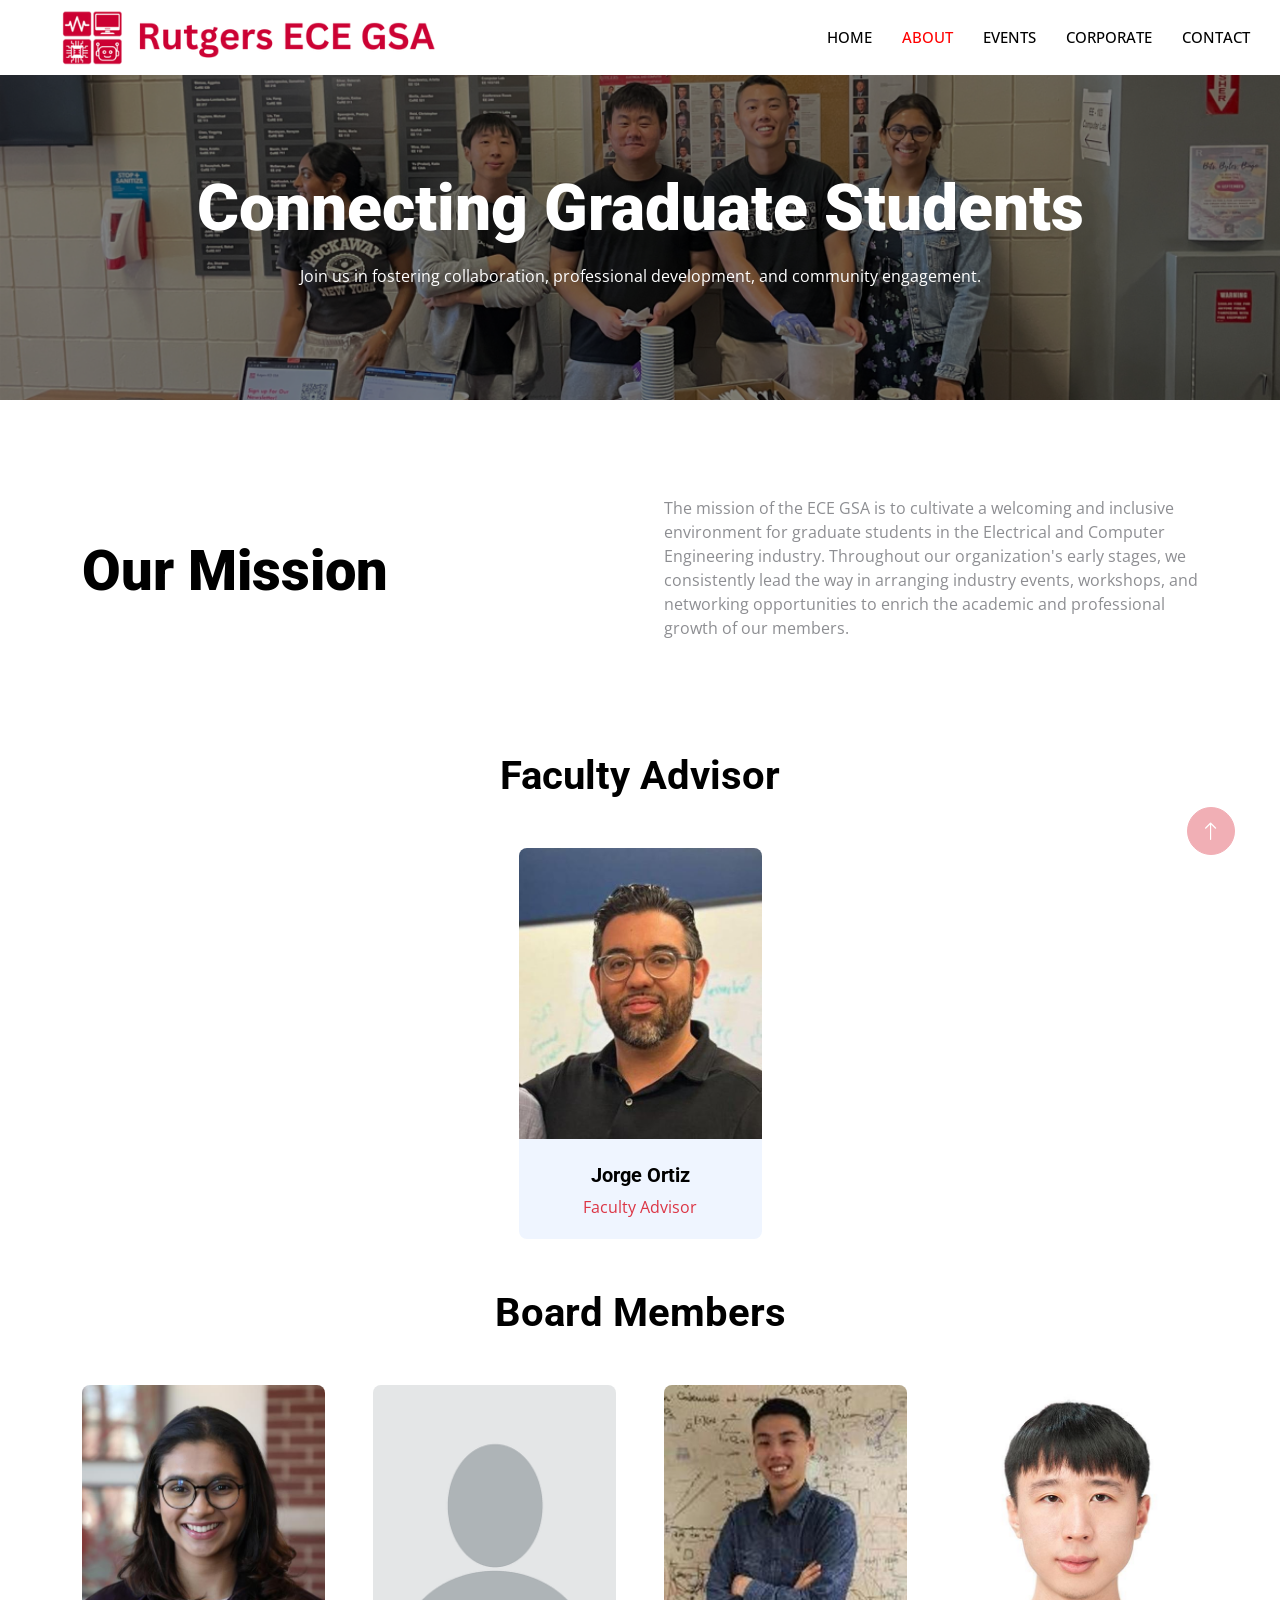
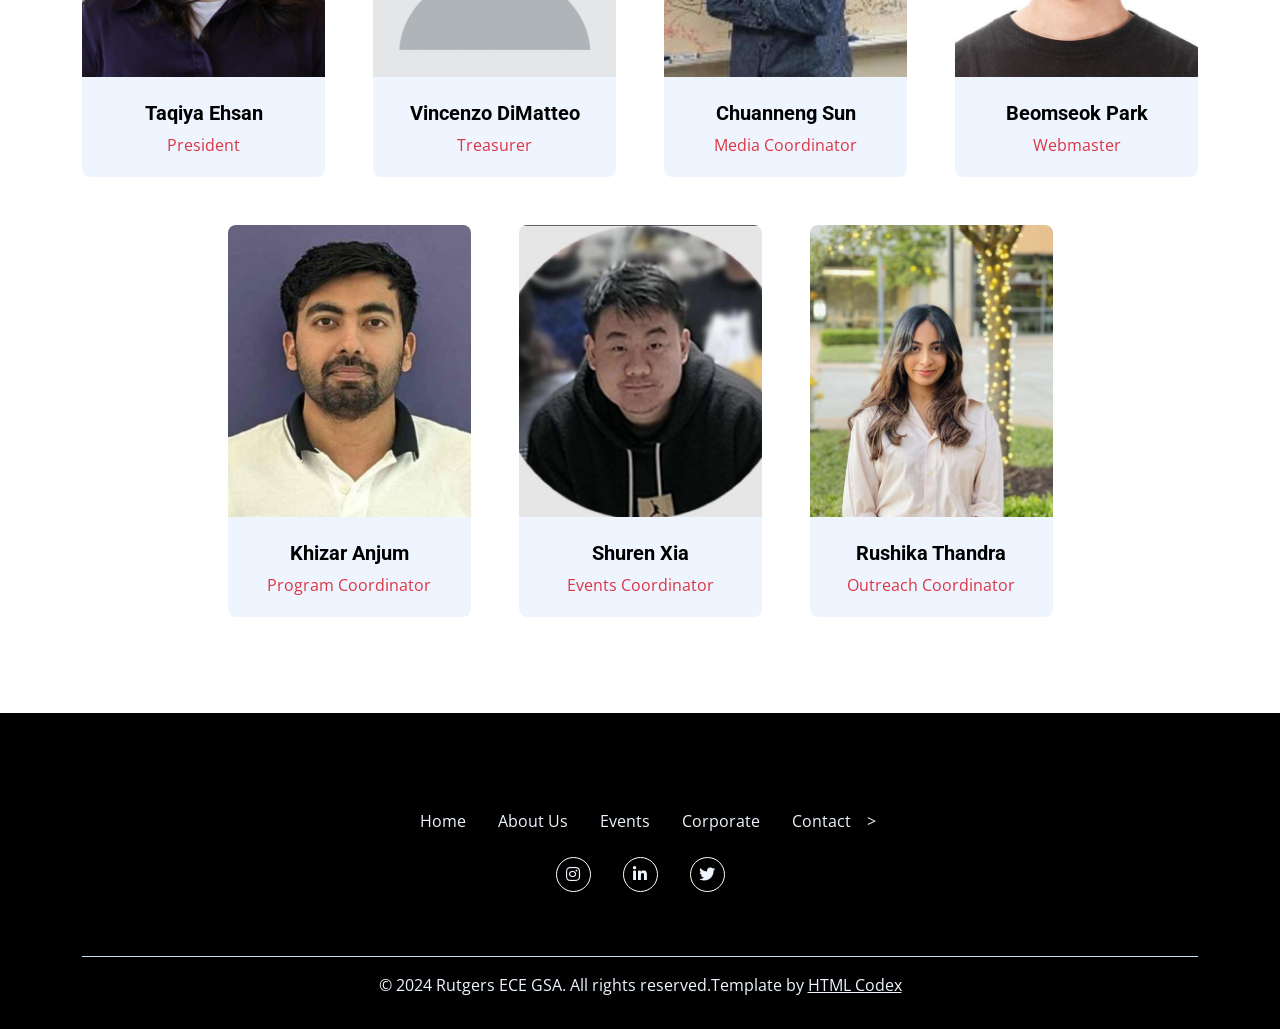
==== commit d065d25e: "fix logo size max width 80" ====
--- a/about.html
+++ b/about.html
@@ -45,7 +45,7 @@
     <!-- Navbar Start -->
     <nav class="navbar navbar-expand-lg bg-white navbar-light sticky-top p-0 wow fadeIn" data-wow-delay="0.1s">
         <a href="index.html" class="navbar-brand d-flex align-items-center px-4 px-lg-5">
-            <img src="img/logo_ece_gsa.png" alt="Logo" style="height: 80px; width: auto;">
+            <img src="img/logo_ece_gsa.png" alt="Logo" class="logo">
             <!-- <h1 class="m-0 text-danger ms-3">Rutgers ECE GSA</h1> -->
         </a>
         <button type="button" class="navbar-toggler me-4" data-bs-toggle="collapse" data-bs-target="#navbarCollapse">
--- a/css/style.css
+++ b/css/style.css
@@ -601,4 +601,16 @@
 
 .footer .copyright a:hover {
     color: var(--danger);
+}
+
+.logo {
+    max-height: 80px; /* Ensure the logo height fits within the navbar */
+    width: auto;      /* Keep the aspect ratio intact */
+}
+
+@media (max-width: 600px) {
+    .logo {
+        max-width: 80%; /* Limit the width on smaller screens */
+        height: auto;   /* Maintain aspect ratio */
+    }
 }
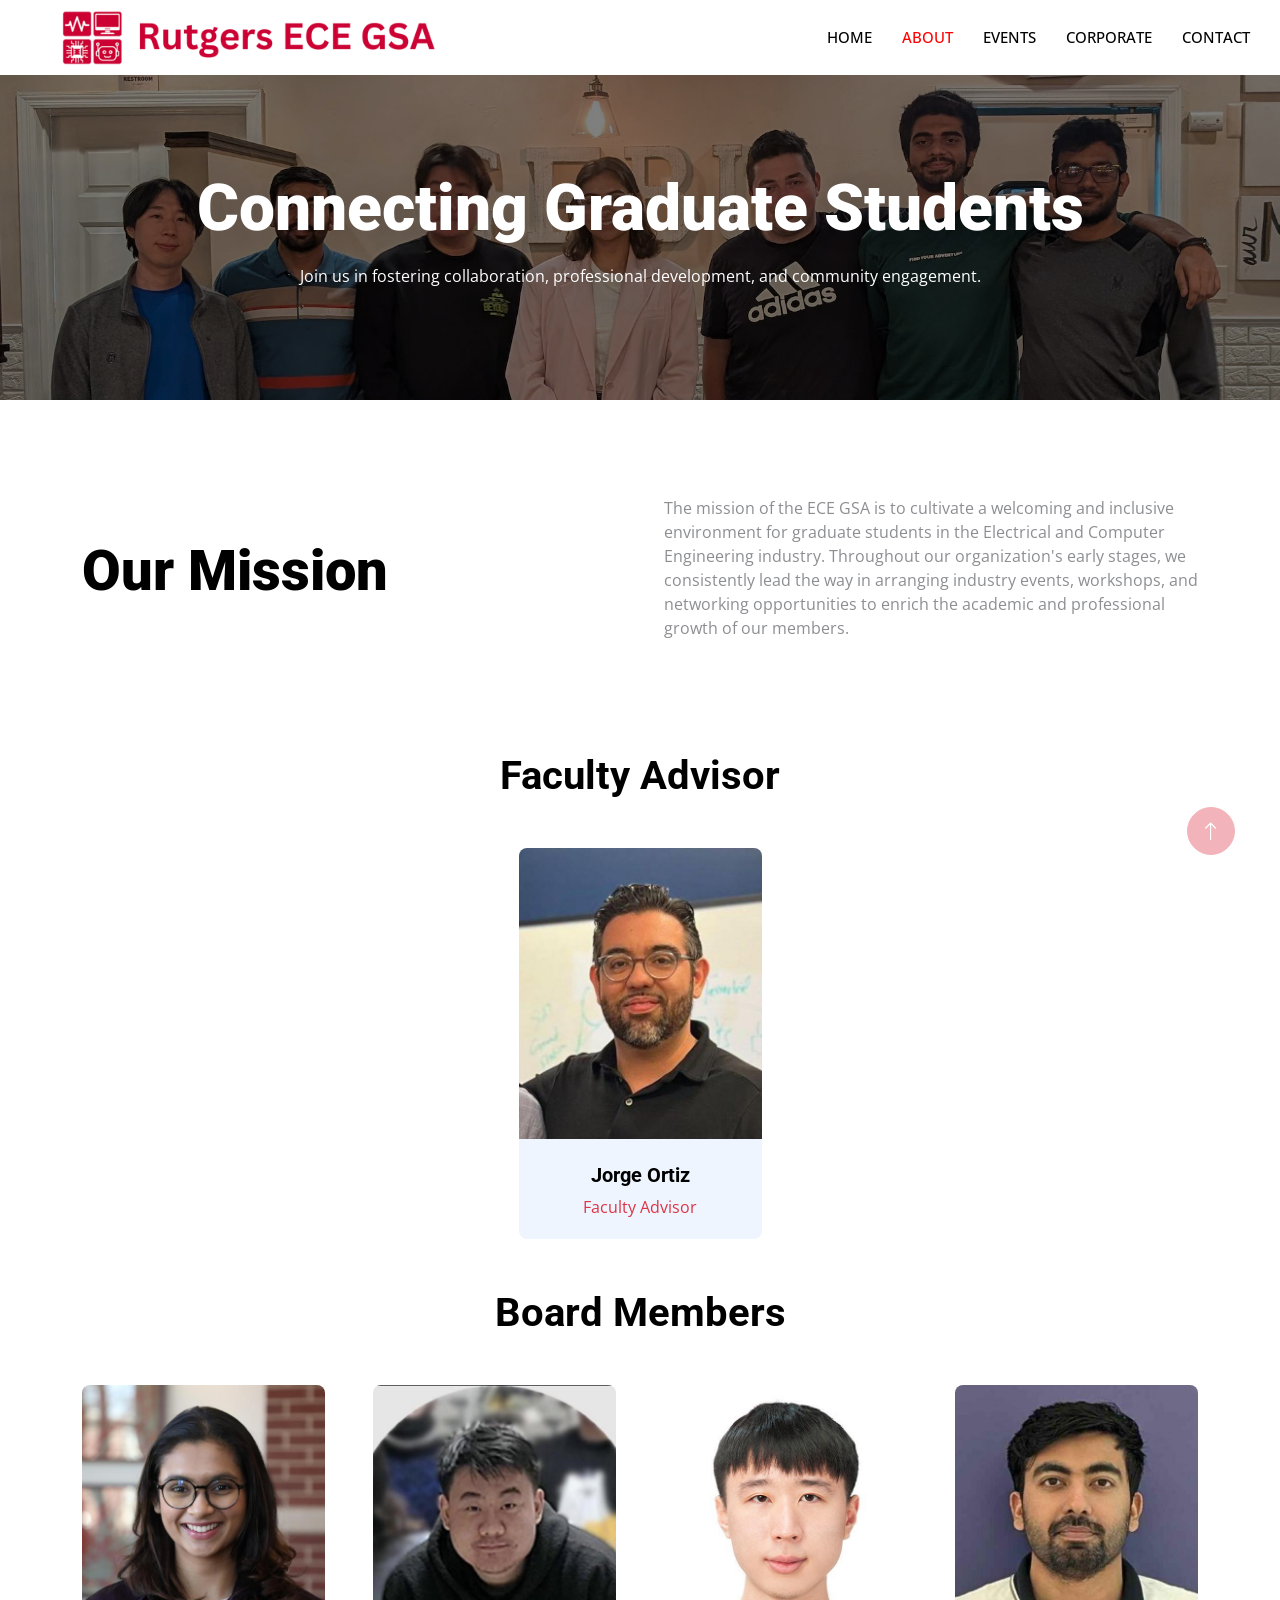
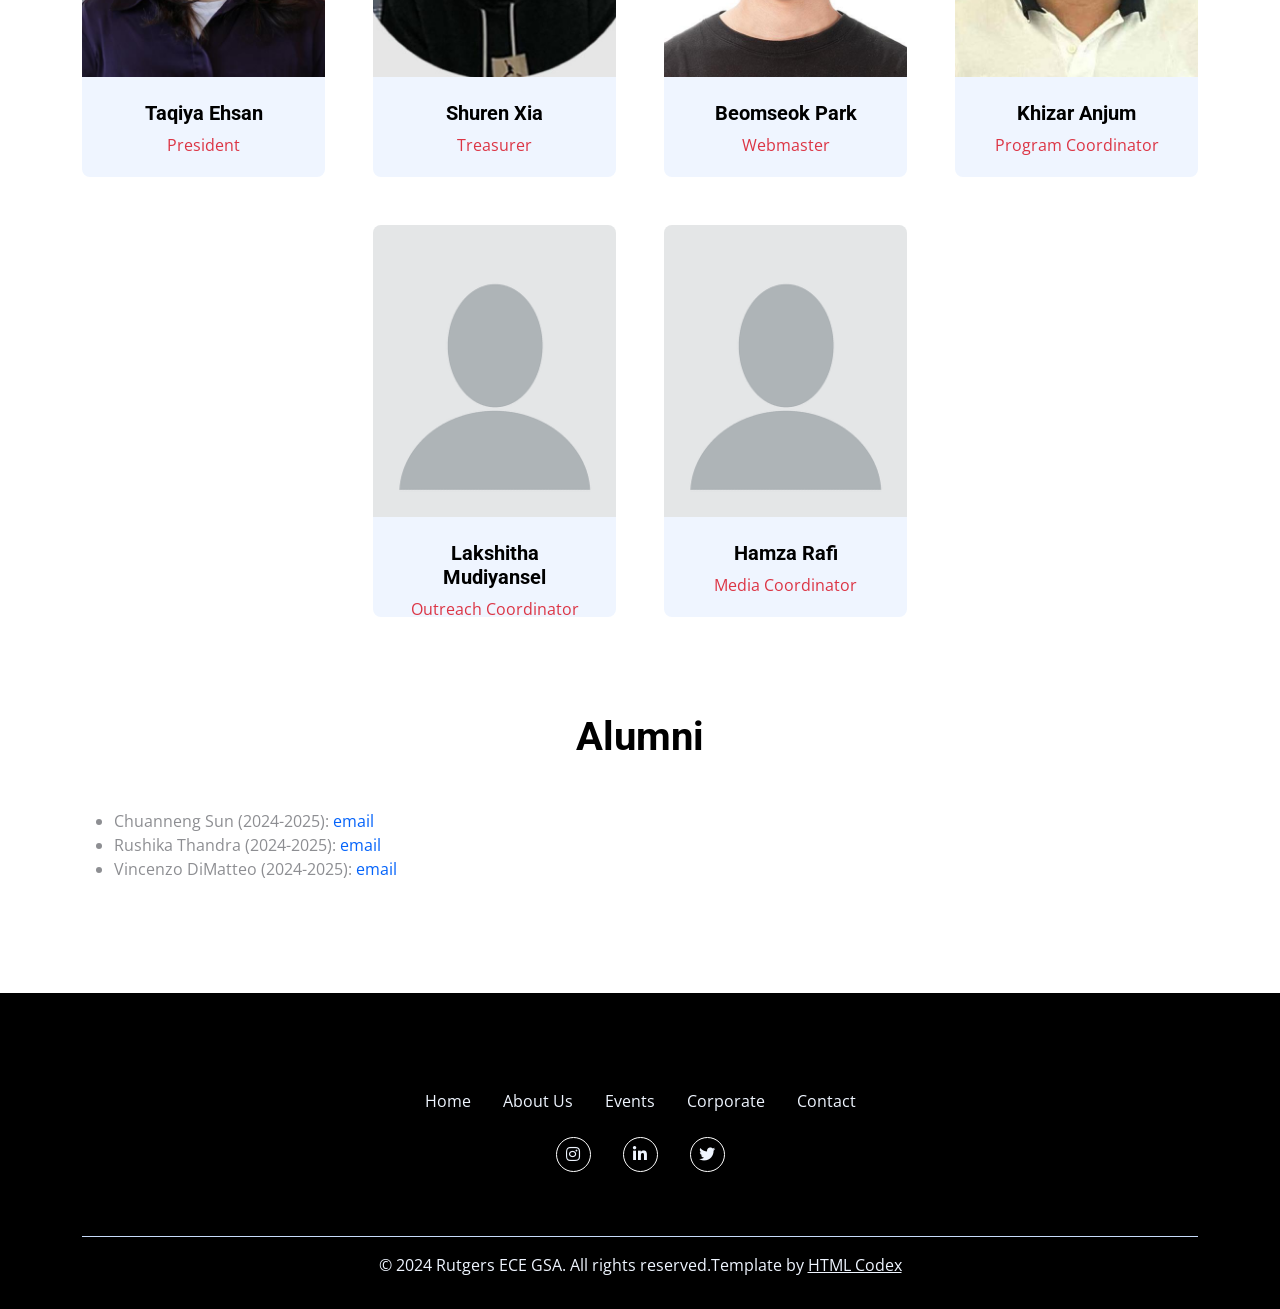
==== commit 5a619c10: "update aboutme and event" ====
--- a/about.html
+++ b/about.html
@@ -153,31 +153,14 @@
                 <div class="col-lg-3 col-md-6 wow fadeInUp" data-wow-delay="0.5s">
                     <div class="team-item position-relative rounded overflow-hidden">
                         <div class="overflow-hidden">
-                            <img class="img-fluid" src="img/team-1.png" alt="">
-                        </div>
-                        <div class="team-text bg-light text-center p-4">
-                            <h5>Vincenzo DiMatteo</h5>
+                            <img class="img-fluid" src="img/team-shurenXia.jpg" alt="">
+                        </div>
+                        <div class="team-text bg-light text-center p-4">
+                            <h5>Shuren Xia</h5>
                             <p class="text-danger">Treasurer</p>
                             <div class="team-social text-center">
-                                <!-- <a class="btn btn-square" href=""><i class="fab fa-facebook-f"></i></a>
-                                <a class="btn btn-square" href=""><i class="fab fa-twitter"></i></a>
-                                <a class="btn btn-square" href=""><i class="fab fa-instagram"></i></a> -->
-                            </div>
-                        </div>
-                    </div>
-                </div>
-                <div class="col-lg-3 col-md-6 wow fadeInUp" data-wow-delay="0.7s">
-                    <div class="team-item position-relative rounded overflow-hidden">
-                        <div class="overflow-hidden">
-                            <img class="img-fluid" src="img/team-ChuannengSun.jpeg" alt="">
-                        </div>
-                        <div class="team-text bg-light text-center p-4">
-                            <h5>Chuanneng Sun</h5>
-                            <p class="text-danger">Media Coordinator</p>
-                            <div class="team-social text-center">
-                                <!-- <a class="btn btn-square" href=""><i class="fab fa-facebook-f"></i></a>
-                                <a class="btn btn-square" href=""><i class="fab fa-twitter"></i></a>
-                                <a class="btn btn-square" href=""><i class="fab fa-instagram"></i></a> -->
+                                <a class="btn btn-square" href="https://www.linkedin.com/in/shuren-xia-563965163/" target="_blank"><i class="fab fa-linkedin-in"></i></a>
+                                <p class="email">sx67@scarletmail.rutgers.edu</p>
                             </div>
                         </div>
                     </div>
@@ -193,9 +176,6 @@
                             <div class="team-social text-center">
                                 <a class="btn btn-square" href="https://www.linkedin.com/in/beomseok-park-4bb49a205" target="_blank"><i class="fab fa-linkedin-in"></i></a>
                                 <p class="email">beomseok.park@rutgers.edu</p>
-                                <!-- <a class="btn btn-square" href=""><i class="fab fa-facebook-f"></i></a>
-                                <a class="btn btn-square" href=""><i class="fab fa-twitter"></i></a>
-                                <a class="btn btn-square" href=""><i class="fab fa-instagram"></i></a> -->
                             </div>
                         </div>
                     </div>
@@ -218,87 +198,52 @@
                 <div class="col-lg-3 col-md-6 wow fadeInUp" data-wow-delay="0.7s">
                     <div class="team-item position-relative rounded overflow-hidden">
                         <div class="overflow-hidden">
-                            <img class="img-fluid" src="img/team-shurenXia.jpg" alt="">
-                        </div>
-                        <div class="team-text bg-light text-center p-4">
-                            <h5>Shuren Xia</h5>
-                            <p class="text-danger">Events Coordinator</p>
-                            <div class="team-social text-center">
-                                <a class="btn btn-square" href="https://www.linkedin.com/in/shuren-xia-563965163/" target="_blank"><i class="fab fa-linkedin-in"></i></a>
-                                <p class="email">sx67@scarletmail.rutgers.edu</p>
-                                <!-- <a class="btn btn-square" href=""><i class="fab fa-facebook-f"></i></a>
-                                <a class="btn btn-square" href=""><i class="fab fa-twitter"></i></a>
-                                <a class="btn btn-square" href=""><i class="fab fa-instagram"></i></a> -->
-                            </div>
-                        </div>
-                    </div>
-                </div>
-                
-                <div class="col-lg-3 col-md-6 wow fadeInUp" data-wow-delay="0.7s">
-                    <div class="team-item position-relative rounded overflow-hidden">
-                        <div class="overflow-hidden">
-                            <img class="img-fluid" src="img/team-RushikaThandra.jpg" alt="">
-                        </div>
-                        <div class="team-text bg-light text-center p-4">
-                            <h5>Rushika Thandra</h5>
+                            <img class="img-fluid" src="img/team-1.png" alt="">
+                        </div>
+                        <div class="team-text bg-light text-center p-4">
+                            <h5>Lakshitha Mudiyansel</h5>
                             <p class="text-danger">Outreach Coordinator</p>
                             <div class="team-social text-center">
-                                <a class="btn btn-square" href="https://www.linkedin.com/in/rushikathandra/" target="_blank"><i class="fab fa-linkedin-in"></i></a>
-                                <p class="email">rt818@scarletmail.rutgers.edu</p>
-                            </div>
-                        </div>
-                    </div>
-                </div>
-                <!-- <div class="col-lg-3 col-md-6 wow fadeInUp" data-wow-delay="0.7s">
-                    <div class="team-item position-relative rounded overflow-hidden">
-                        <div class="overflow-hidden">
-                            <img class="img-fluid" src="img/team-AayushiKasera.jpg" alt="">
-                        </div>
-                        <div class="team-text bg-light text-center p-4">
-                            <h5>Aayushi Kasera</h5>
-                            <p class="text-danger">Member</p>
-                            <div class="team-social text-center">
-                                <a class="btn btn-square" href="https://www.linkedin.com/in/aayushikasera/" target="_blank"><i class="fab fa-linkedin-in"></i></a>
-                                <p class="email">amk408@scarletmail.rutgers.edu</p>
-                            </div>
-                        </div>
-                    </div>
-                </div> -->
-                <!-- <div class="col-lg-3 col-md-6 wow fadeInUp" data-wow-delay="0.7s">
+                                <!-- <a class="btn btn-square" href="https://www.linkedin.com/in/rushikathandra/" target="_blank"><i class="fab fa-linkedin-in"></i></a>
+                                <p class="email">rt818@scarletmail.rutgers.edu</p> -->
+                            </div>
+                        </div>
+                    </div>
+                </div>
+                <div class="col-lg-3 col-md-6 wow fadeInUp" data-wow-delay="0.7s">
                     <div class="team-item position-relative rounded overflow-hidden">
                         <div class="overflow-hidden">
                             <img class="img-fluid" src="img/team-1.png" alt="">
                         </div>
                         <div class="team-text bg-light text-center p-4">
-                            <h5>Muhammad Nabeel Tahir</h5>
-                            <p class="text-danger">Member</p>
-                            <div class="team-social text-center">
-                                <a class="btn btn-square" href="https://www.linkedin.com/in/muhammad-nabeel-tahir-005169bb" target="_blank"><i class="fab fa-linkedin-in"></i></a>
-                                <p class="email">nabeel.tahir@rutgers.edu</p>
-                            </div>
-                        </div>
-                    </div>
-                </div> -->
-                <!-- <div class="col-lg-3 col-md-6 wow fadeInUp" data-wow-delay="0.7s">
-                    <div class="team-item position-relative rounded overflow-hidden">
-                        <div class="overflow-hidden">
-                            <img class="img-fluid" src="img/team-AdityaKesari.jpeg" alt="">
-                        </div>
-                        <div class="team-text bg-light text-center p-4">
-                            <h5>Aditya Kesari</h5>
-                            <p class="text-danger">Memeber</p>
-                            <div class="team-social text-center">
-                                <a class="btn btn-square" href="https://www.linkedin.com/in/adityakesari21/" target="_blank"><i class="fab fa-linkedin-in"></i></a>
-                                <p class="email">aak251@scarletmail.rutgers.edu</p>
-                            </div>
-                        </div>
-                    </div>
-                </div> -->
+                            <h5>Hamza Rafi</h5>
+                            <p class="text-danger">Media Coordinator</p>
+                            <div class="team-social text-center">
+                                <!-- <a class="btn btn-square" href="https://www.linkedin.com/in/rushikathandra/" target="_blank"><i class="fab fa-linkedin-in"></i></a>
+                                <p class="email">rt818@scarletmail.rutgers.edu</p> -->
+                            </div>
+                        </div>
+                    </div>
+                </div>
             </div>
         </div>
     </div>
     <!-- Team End -->
         
+    <!-- Alumni Start -->
+    <div class="container-xxl py-5">
+        <div class="container">
+            <div class="text-center mx-auto mb-5 wow fadeInUp" data-wow-delay="0.1s" style="max-width: 600px;">
+                <h1 class="mb-3">Alumni</h1>
+            </div>
+            <ul>
+                <li>Chuanneng Sun (2024-2025): <a href="mailto:chuanneng.sun@rutgers.edu" target="_blank">email</a></li>
+                <li>Rushika Thandra (2024-2025): <a href="mailto:rt818@scarletmail.rutgers.edu" target="_blank">email</a></li>
+                <li>Vincenzo DiMatteo (2024-2025): <a href="mailto:vld41@rutgers.edu" target="_blank">email</a></li>
+            </ul>
+        </div>
+    </div>
+    <!-- Alumni End -->
 
     <!-- Footer Start -->
     <div class="container-fluid bg-dark text-light footer mt-5 pt-5 wow fadeIn" data-wow-delay="0.1s">
@@ -308,7 +253,7 @@
                 <a class="text-light mx-3" href="about.html">About Us</a>
                 <a class="text-light mx-3" href="event.html">Events</a>
                 <a class="text-light mx-3" href="corporate.html">Corporate</a>
-                <a class="text-light mx-3" href="contact.html">Contact</a>>
+                <a class="text-light mx-3" href="contact.html">Contact</a>
             </div>
             <div class="d-flex justify-content-center">
                 <a class="btn btn-outline-light btn-social rounded-circle mx-3" href="https://www.instagram.com/rutgersecegsa/"><i class="fab fa-instagram"></i></a>
--- a/css/style.css
+++ b/css/style.css
@@ -93,6 +93,13 @@
     align-items: center;
     justify-content: center;
     font-weight: normal;
+}
+
+.calendar-container {
+    display: flex;
+    justify-content: center;
+    align-items: center;
+    margin: 20px 0; /* Optional: Adds spacing above and below the calendar */
 }
 
 
@@ -121,16 +128,39 @@
     color: var(--danger);
 }
 
+.navbar-toggler {
+    margin-left: auto; /* Pushes the toggle to the right */
+}
+
+
 @media (max-width: 991.98px) {
-    .navbar .navbar-nav .nav-link  {
-        margin-right: 0;
-        padding: 10px 0;
+    .navbar {
+        display: flex; /* Flexbox for horizontal alignment */
+        justify-content: space-between; /* Space between logo and toggle */
+        align-items: center; /* Vertical centering of logo and toggle */
+        padding: 0 15px; /* Add padding if needed */
+        width: 100%; /* Ensure the navbar takes up full width */
+    }
+
+    .navbar-brand {
+        display: flex;
+        align-items: center;
+        margin-right: auto; /* Ensures the logo is on the far left */
+    }
+
+    .navbar-toggler {
+        margin-left: 0px; /* Reset margin-left for better alignment */
+        padding: 10px; /* Remove any padding around the toggle button */
+        position: absolute; /* Absolute positioning */
+        right: 5px; /* Align to the right edge with some spacing */
     }
 
     .navbar .navbar-nav {
         border-top: 1px solid #EEEEEE;
-    }
-}
+
+    }
+}
+
 
 .navbar .navbar-brand,
 .navbar a.btn {
@@ -288,9 +318,15 @@
 }
 
 .contact-header {
-    background: url(../img/header-contact.png) top center no-repeat;
+    background: url(../img/header-contact.jpg) top center no-repeat;
     background-size: cover;
 }
+
+.events-header {
+    background: url(../img/header-events.jpg) top center no-repeat;
+    background-size: cover;
+}
+
 
 .breadcrumb-item + .breadcrumb-item::before {
     color: var(--light);
@@ -613,4 +649,8 @@
         max-width: 80%; /* Limit the width on smaller screens */
         height: auto;   /* Maintain aspect ratio */
     }
-}+}
+
+.alumni-name {
+    font-size: 18px; /* adjust the value as needed */
+  }
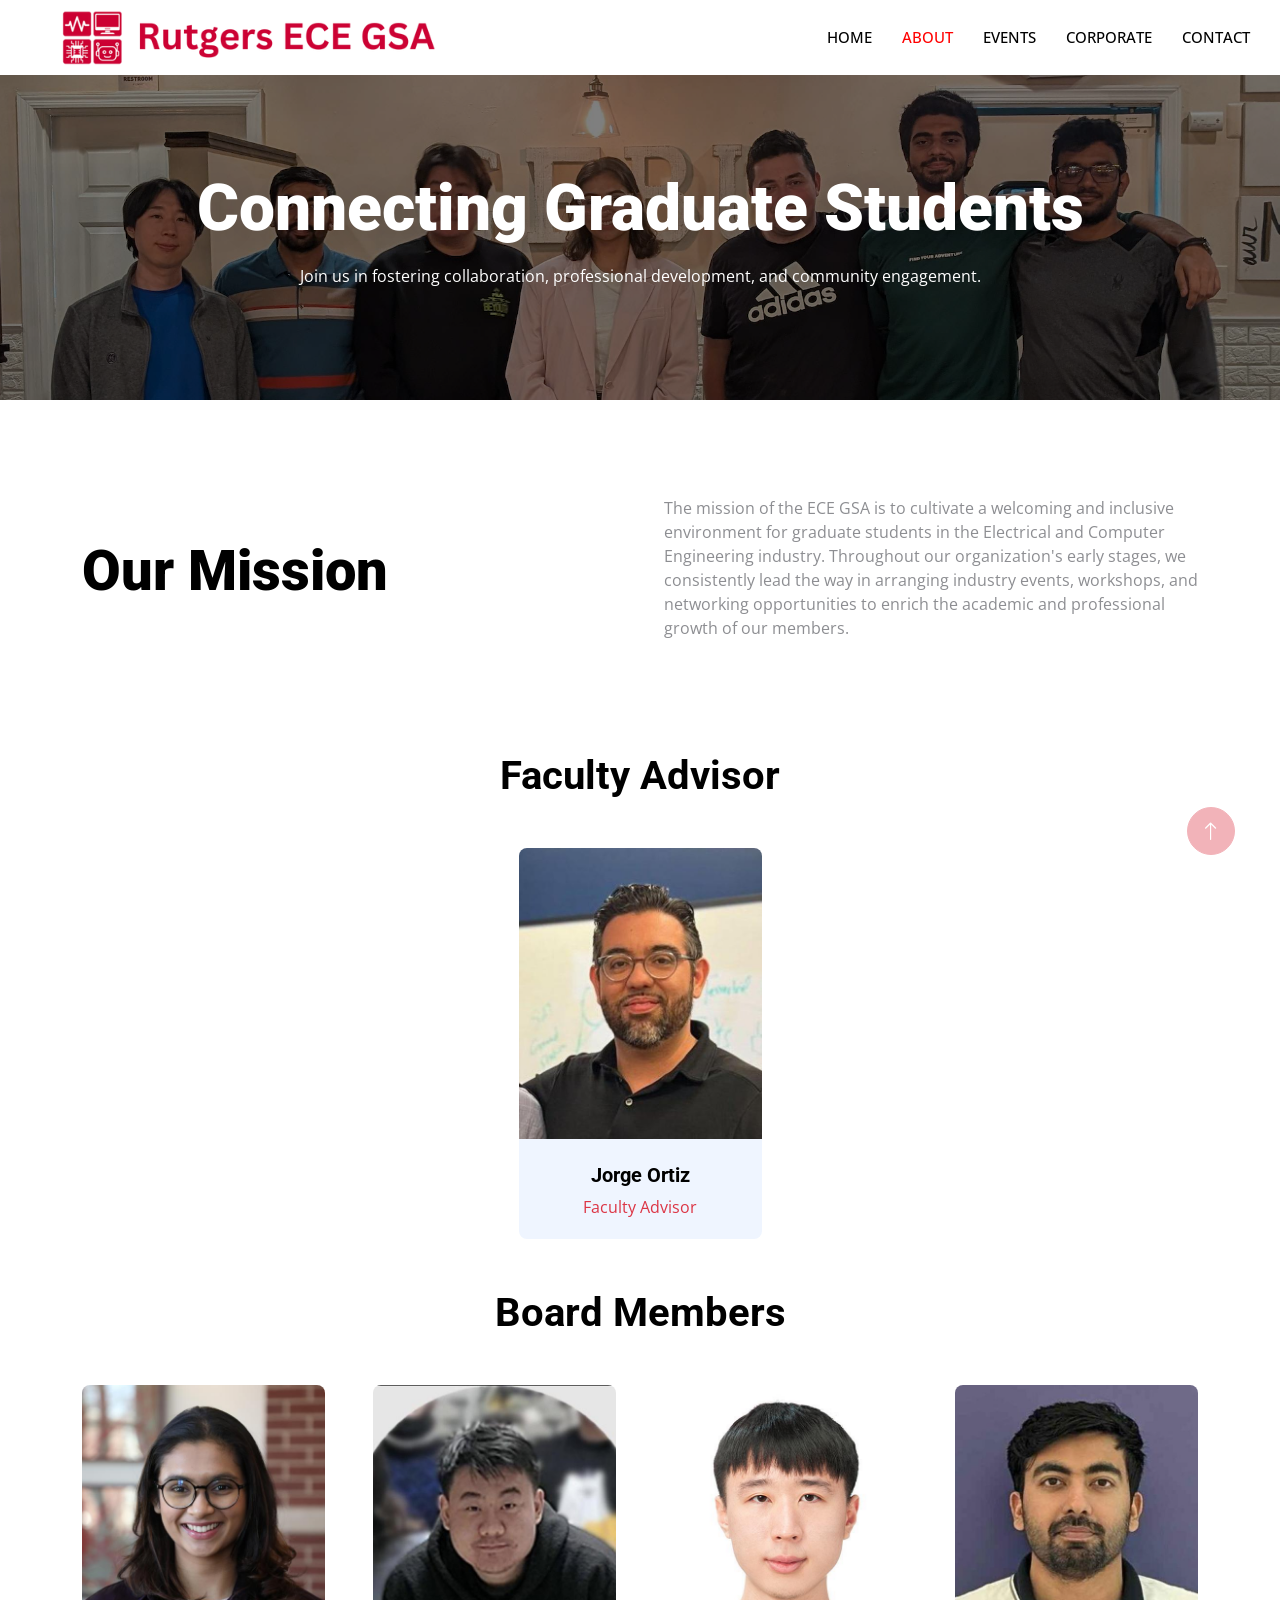
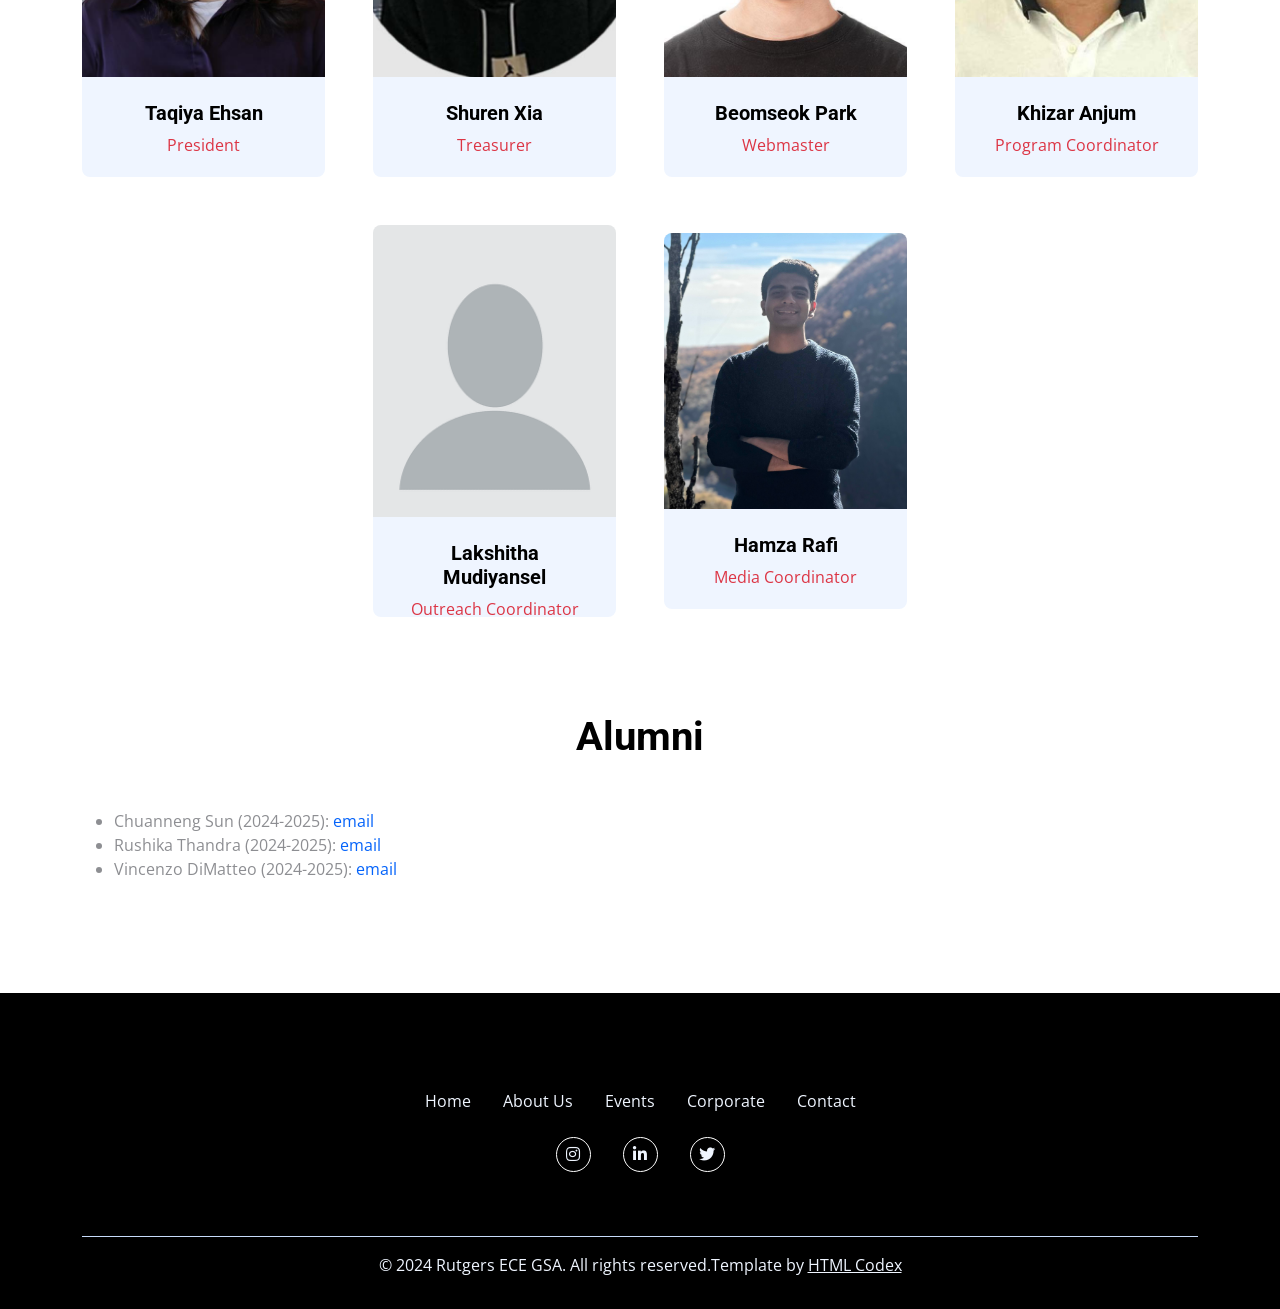
==== commit d46765a9: "update hamza's profile" ====
--- a/about.html
+++ b/about.html
@@ -213,14 +213,14 @@
                 <div class="col-lg-3 col-md-6 wow fadeInUp" data-wow-delay="0.7s">
                     <div class="team-item position-relative rounded overflow-hidden">
                         <div class="overflow-hidden">
-                            <img class="img-fluid" src="img/team-1.png" alt="">
+                            <img class="img-fluid" src="img/team-HamzaRafi.jpg" alt="">
                         </div>
                         <div class="team-text bg-light text-center p-4">
                             <h5>Hamza Rafi</h5>
                             <p class="text-danger">Media Coordinator</p>
                             <div class="team-social text-center">
-                                <!-- <a class="btn btn-square" href="https://www.linkedin.com/in/rushikathandra/" target="_blank"><i class="fab fa-linkedin-in"></i></a>
-                                <p class="email">rt818@scarletmail.rutgers.edu</p> -->
+                                <!-- <a class="btn btn-square" href="https://www.linkedin.com/in/rushikathandra/" target="_blank"><i class="fab fa-linkedin-in"></i></a> -->
+                                <p class="email">hamza.rafi@rutgers.edu</p>
                             </div>
                         </div>
                     </div>
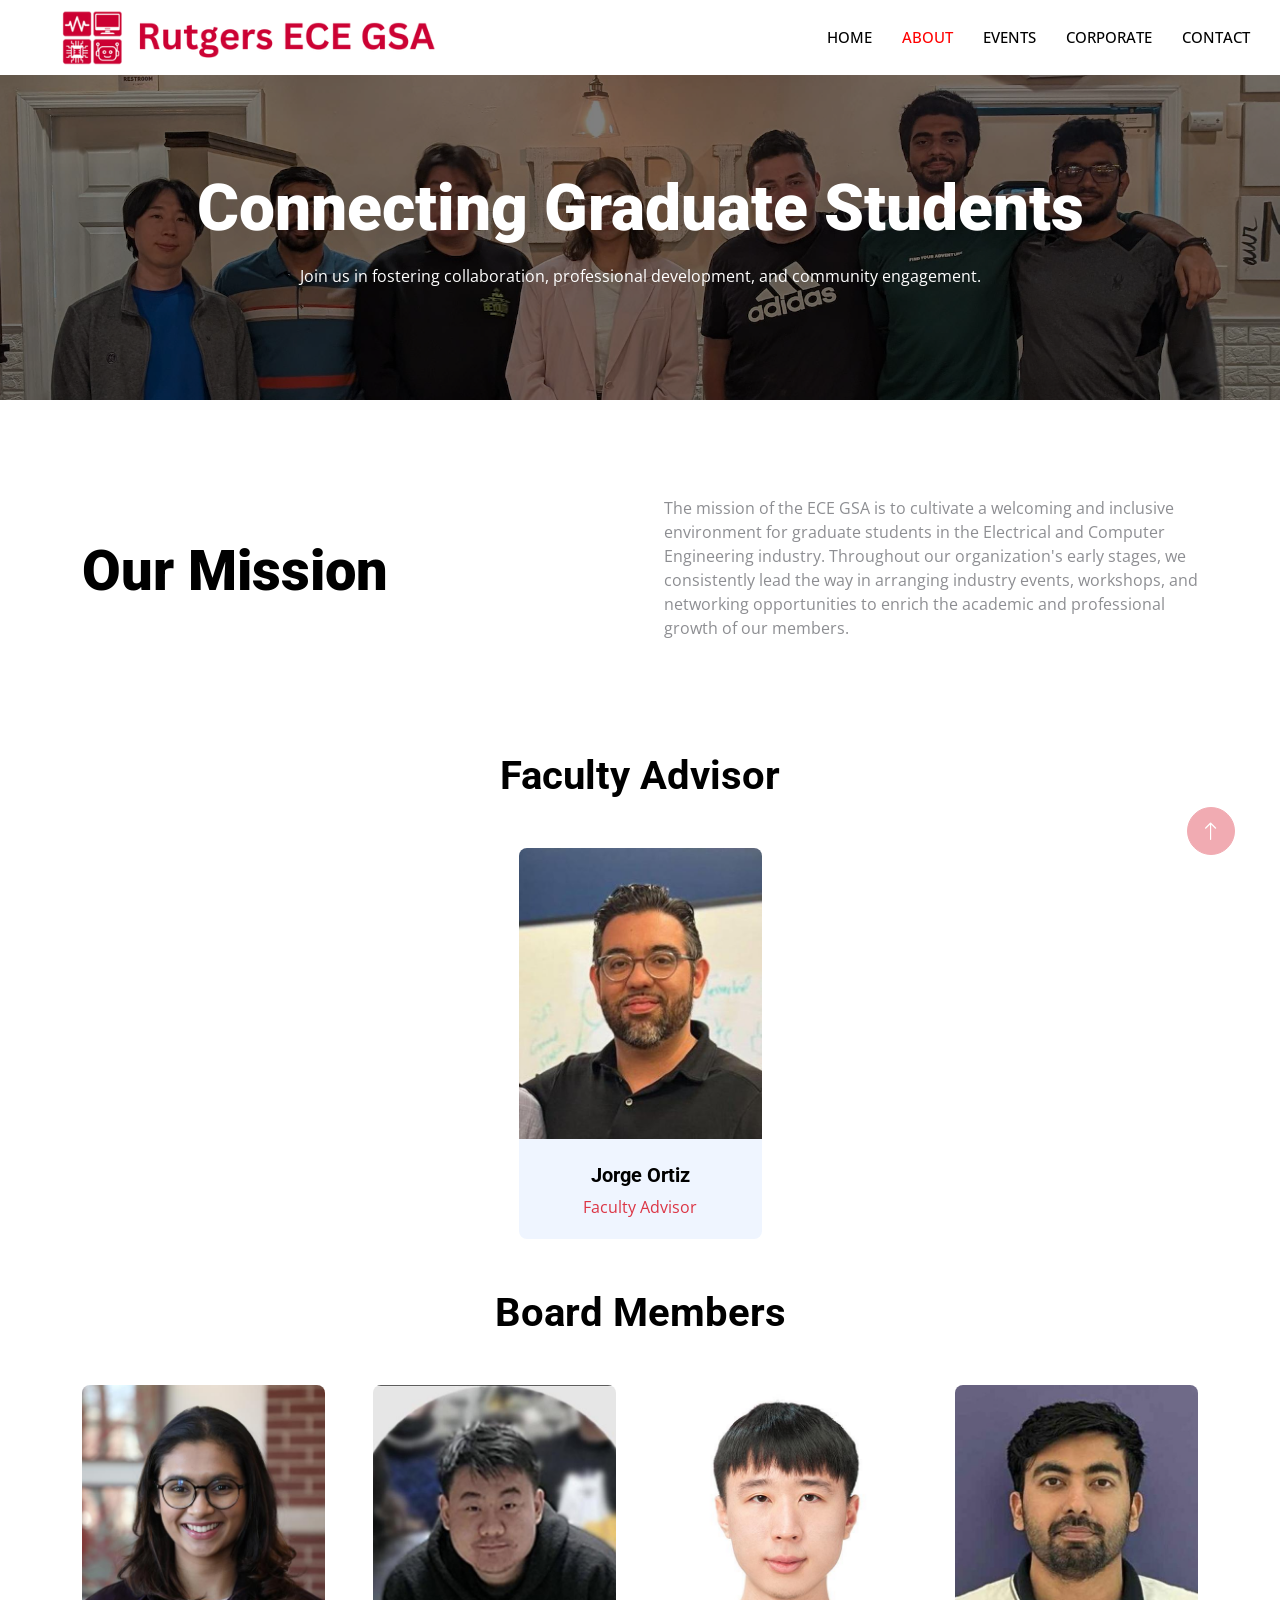
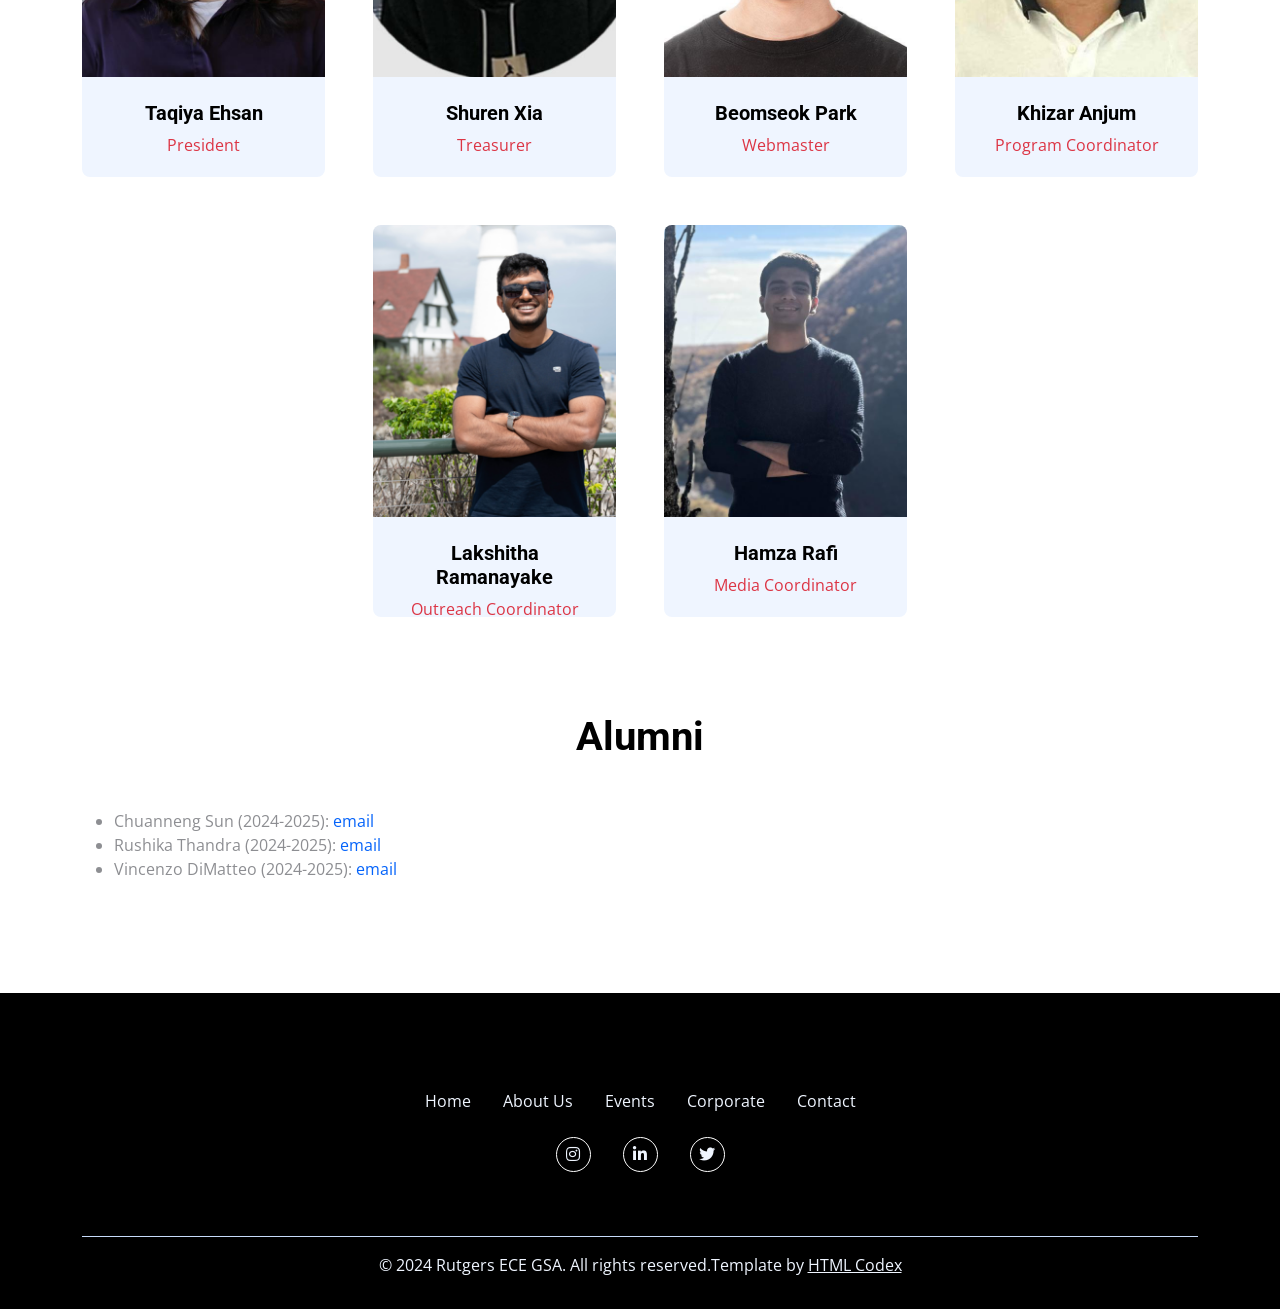
==== commit 12da3aa7: "update Lakshitha" ====
--- a/about.html
+++ b/about.html
@@ -198,14 +198,13 @@
                 <div class="col-lg-3 col-md-6 wow fadeInUp" data-wow-delay="0.7s">
                     <div class="team-item position-relative rounded overflow-hidden">
                         <div class="overflow-hidden">
-                            <img class="img-fluid" src="img/team-1.png" alt="">
-                        </div>
-                        <div class="team-text bg-light text-center p-4">
-                            <h5>Lakshitha Mudiyansel</h5>
+                            <img class="img-fluid" src="img/team-LakshithaMudiyansel.png" alt="">
+                        </div>
+                        <div class="team-text bg-light text-center p-4">
+                            <h5>Lakshitha Ramanayake</h5>
                             <p class="text-danger">Outreach Coordinator</p>
                             <div class="team-social text-center">
-                                <!-- <a class="btn btn-square" href="https://www.linkedin.com/in/rushikathandra/" target="_blank"><i class="fab fa-linkedin-in"></i></a>
-                                <p class="email">rt818@scarletmail.rutgers.edu</p> -->
+                                <p class="email">lakshitha.ramanayake@rutgers.edu</p>
                             </div>
                         </div>
                     </div>
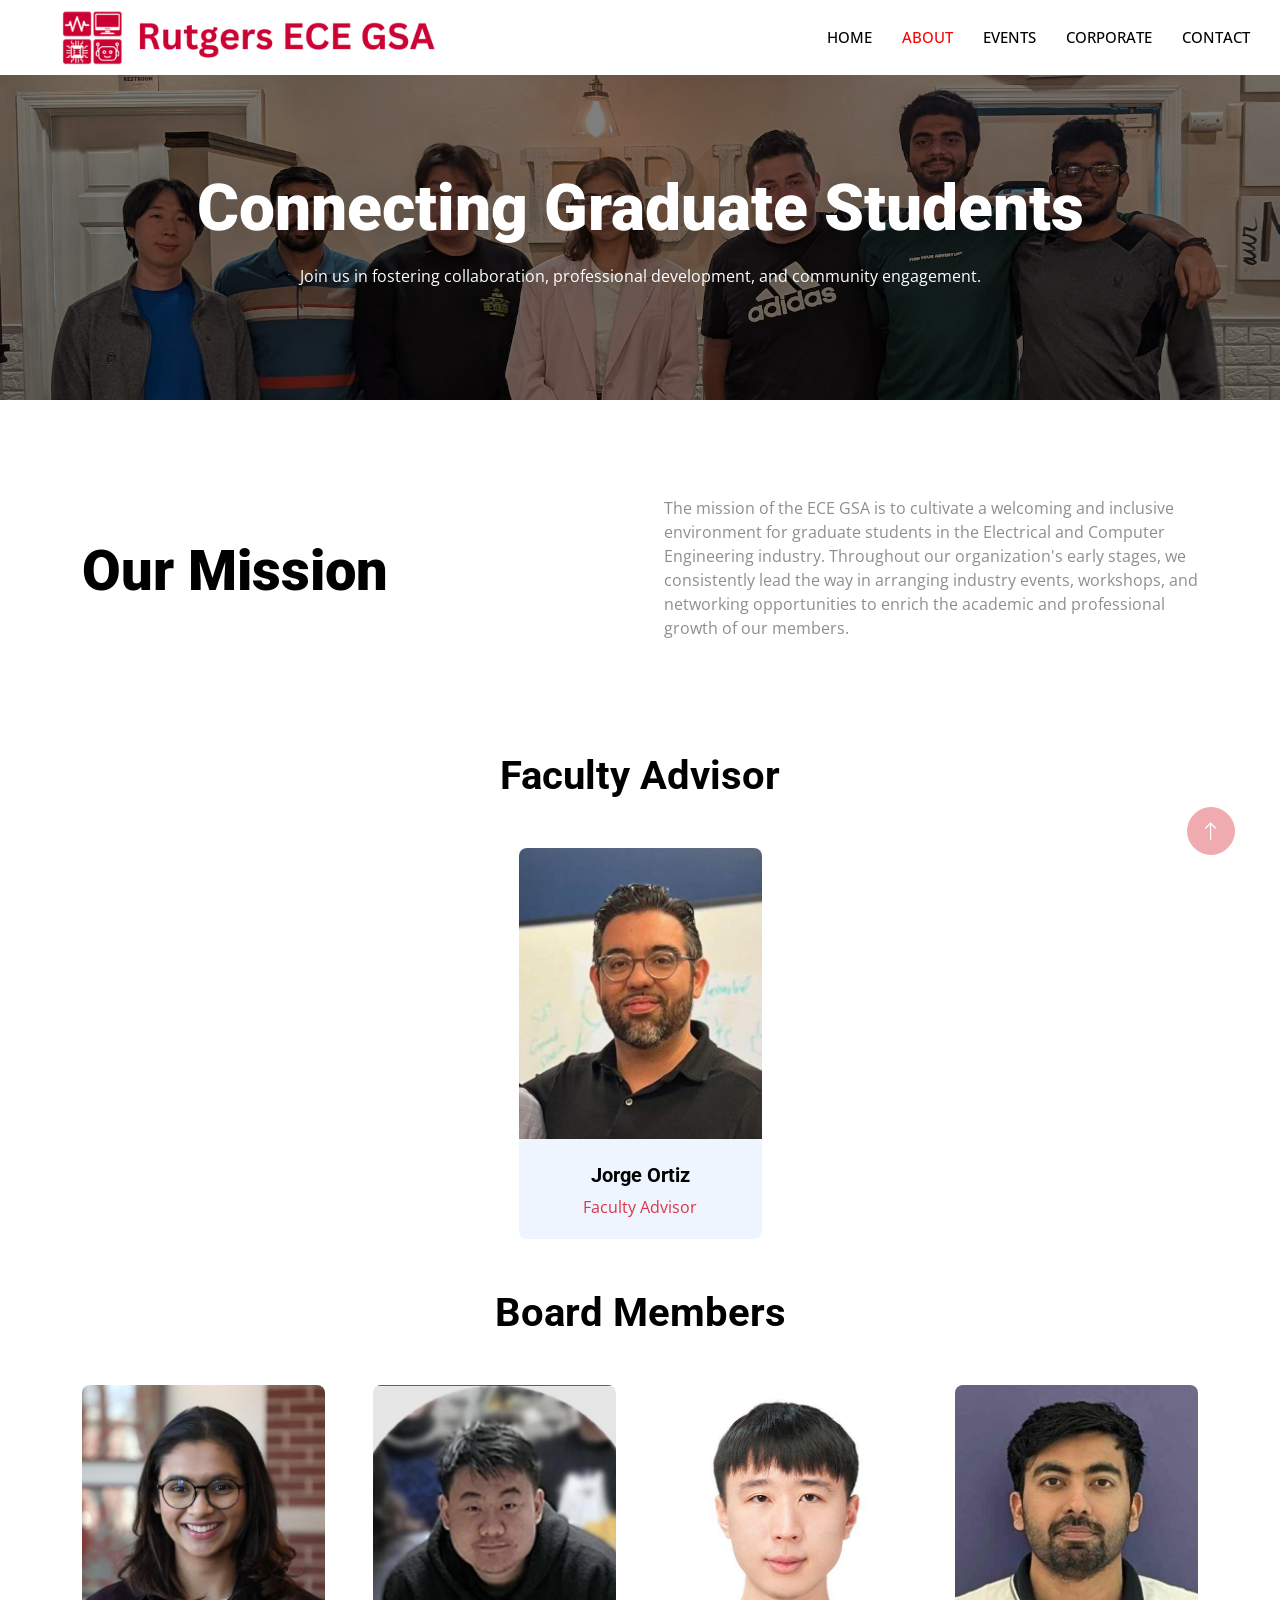
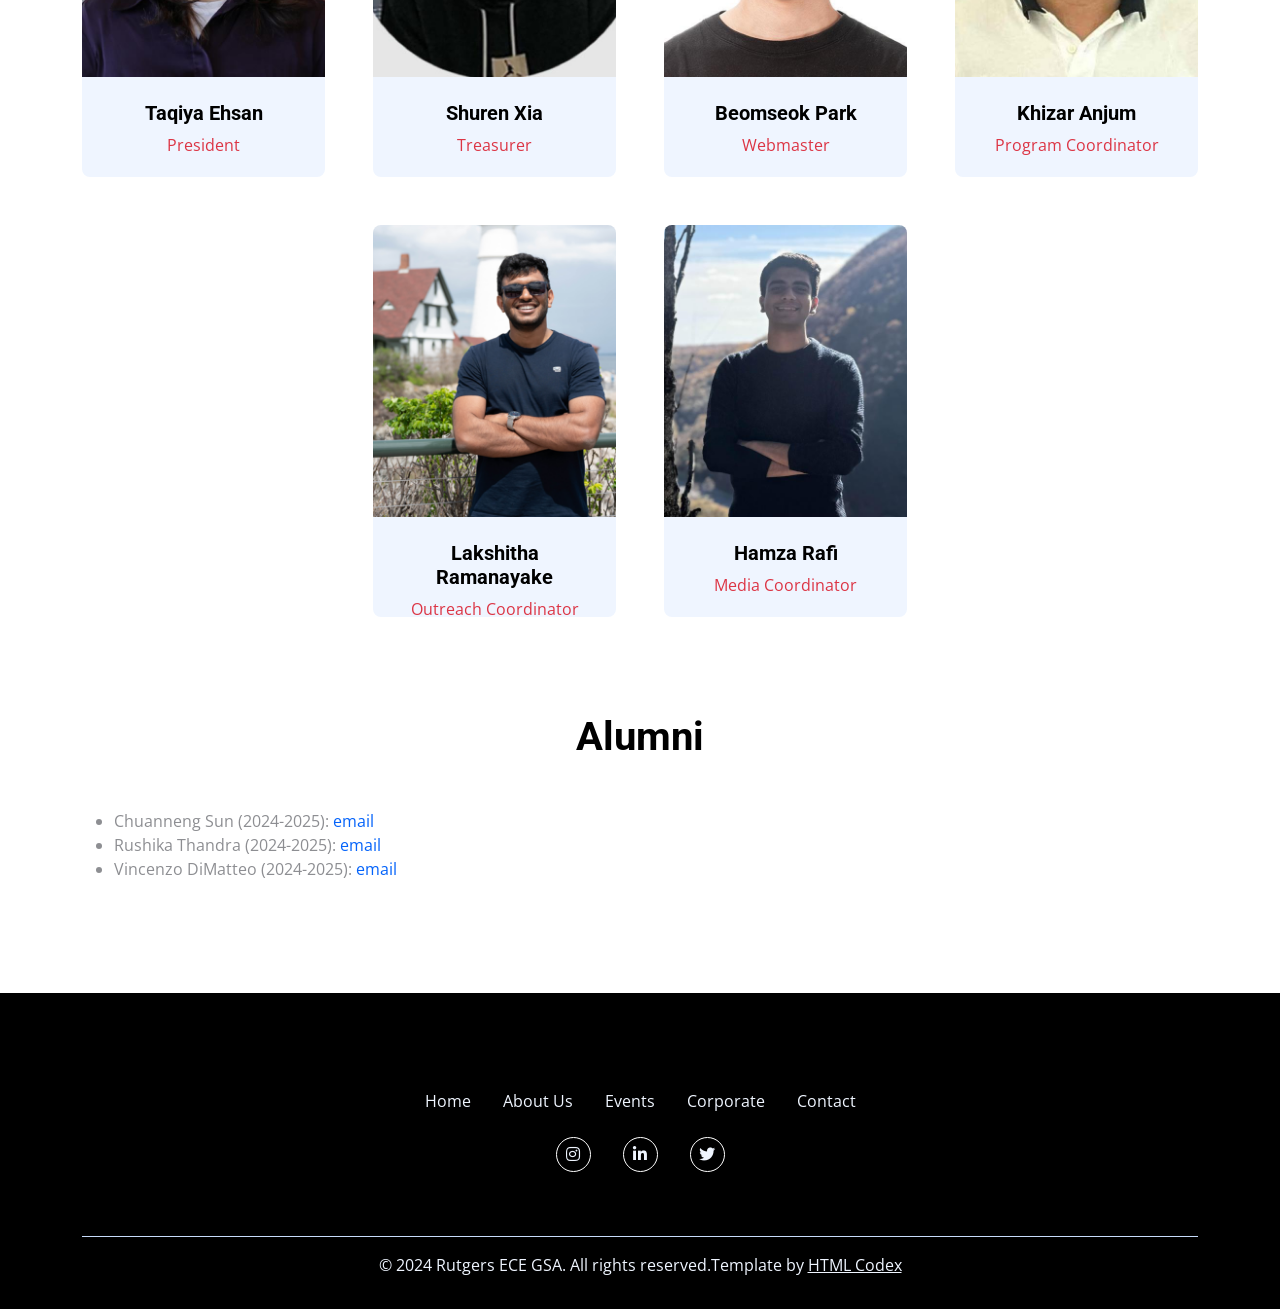
==== commit 0c74e4ae: "update hamza linkedin" ====
--- a/about.html
+++ b/about.html
@@ -218,7 +218,7 @@
                             <h5>Hamza Rafi</h5>
                             <p class="text-danger">Media Coordinator</p>
                             <div class="team-social text-center">
-                                <!-- <a class="btn btn-square" href="https://www.linkedin.com/in/rushikathandra/" target="_blank"><i class="fab fa-linkedin-in"></i></a> -->
+                                <a class="btn btn-square" href="https://pk.linkedin.com/in/hamzarafi" target="_blank"><i class="fab fa-linkedin-in"></i></a>
                                 <p class="email">hamza.rafi@rutgers.edu</p>
                             </div>
                         </div>
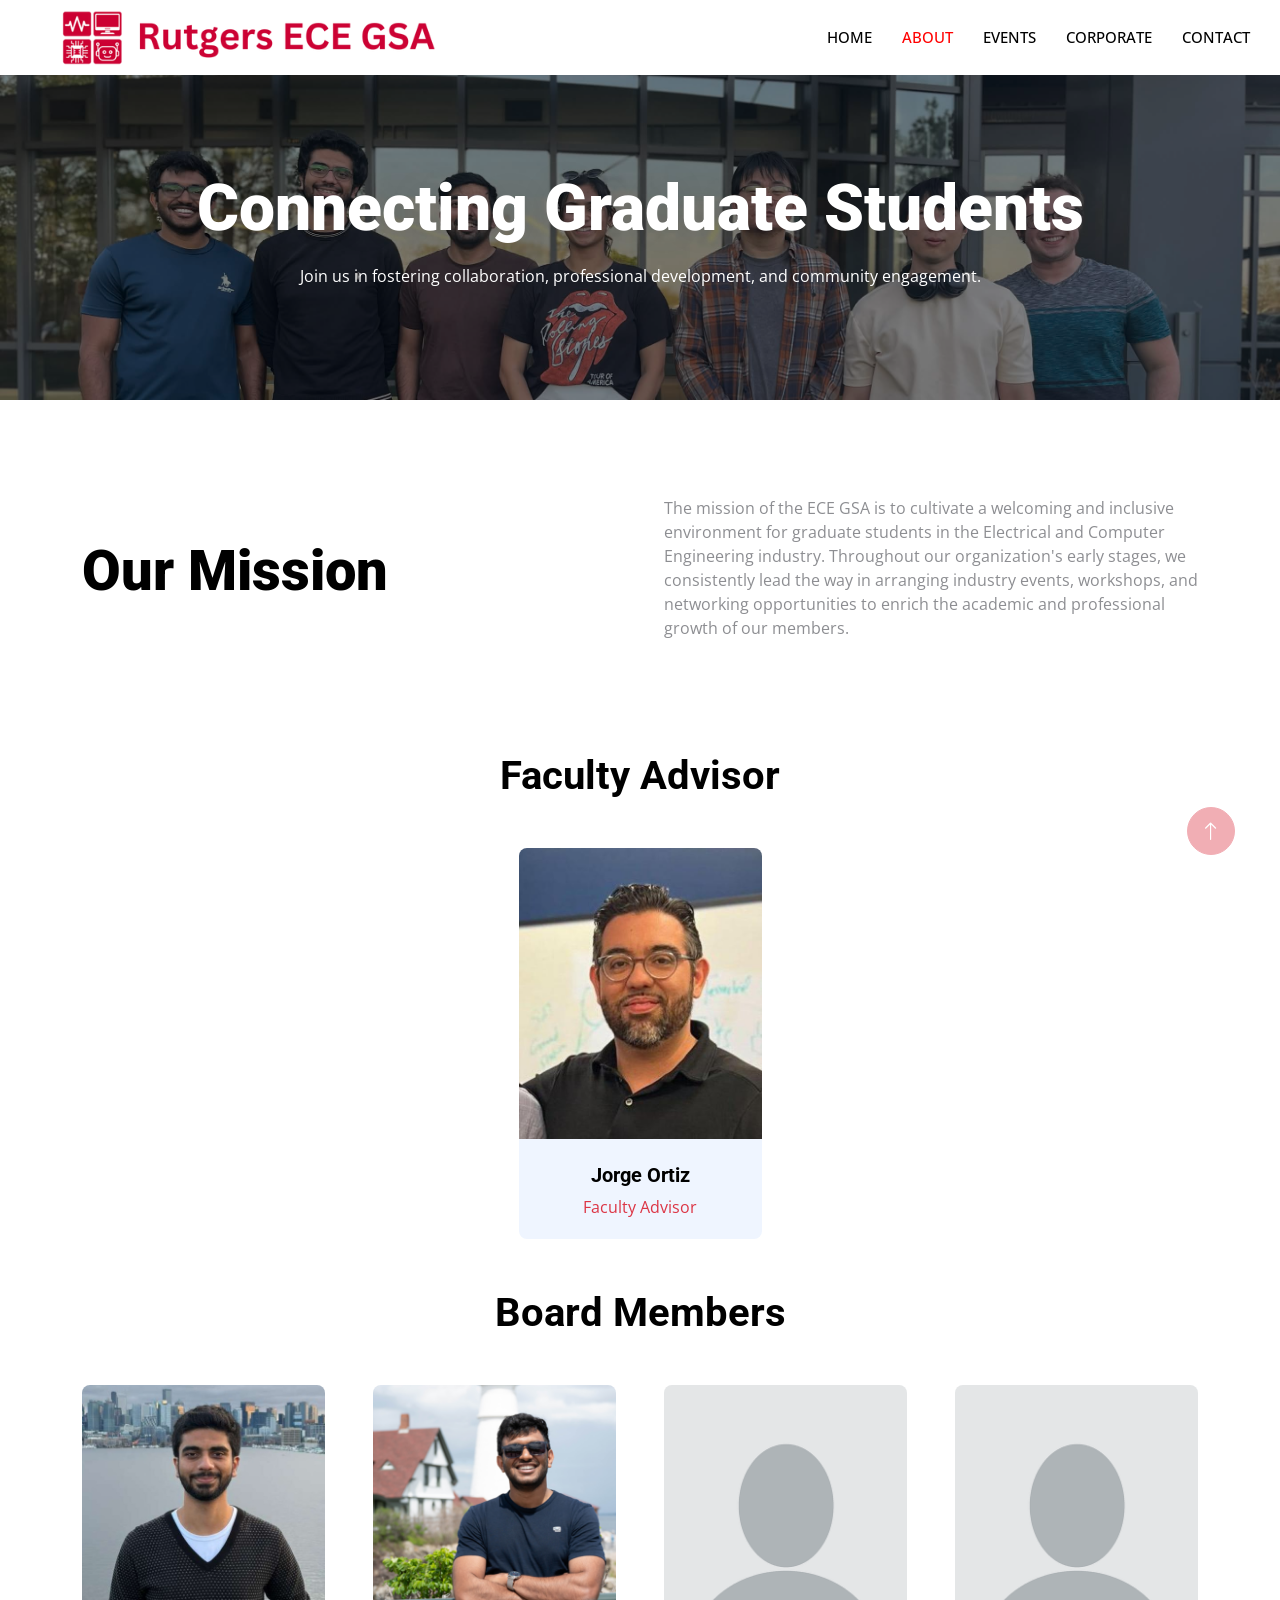
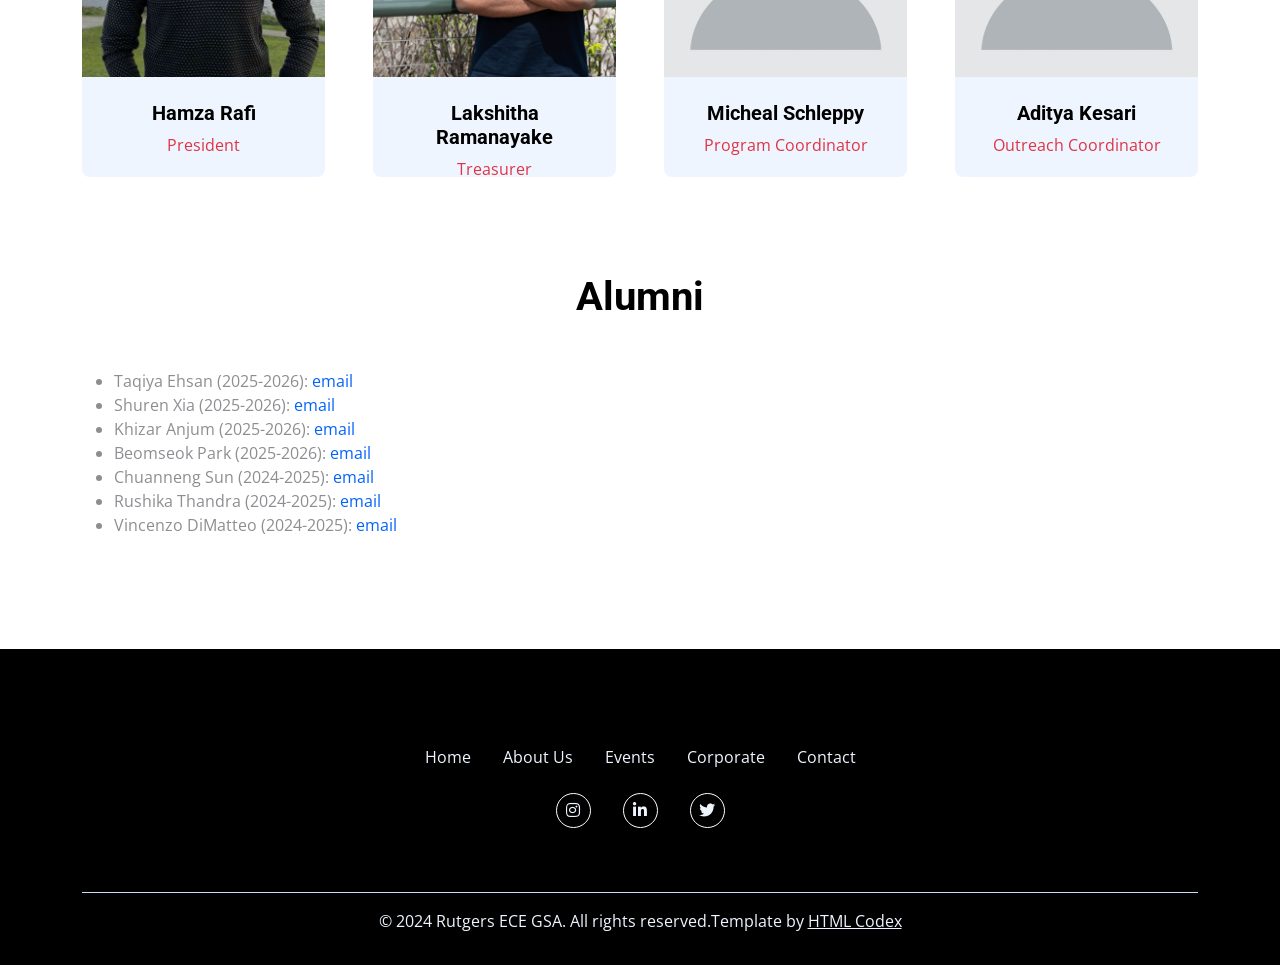
==== commit 0867388b: "Update board members, alumni list, and about page header photo" ====
--- a/about.html
+++ b/about.html
@@ -119,7 +119,7 @@
             <div class="text-center mx-auto mb-5 wow fadeInUp" data-wow-delay="0.1s" style="max-width: 600px; margin-top: 50px;"> 
                 <h1>Board Members</h1>
             </div>
-            <div class="row g-5">
+            <div class="row g-5 align-items-start">
                 <!-- <div class="col-lg-3 col-md-6 wow fadeInUp" data-wow-delay="0.1s">
                     <div class="team-item position-relative rounded overflow-hidden">
                         <div class="overflow-hidden">
@@ -135,91 +135,59 @@
                         </div>
                     </div>
                 </div> -->
-                <div class="col-lg-3 col-md-6 wow fadeInUp" data-wow-delay="0.3s">
-                    <div class="team-item position-relative rounded overflow-hidden">
-                        <div class="overflow-hidden">
-                            <img class="img-fluid" src="img/team-TaqiyaEhsan.jpg" alt="">
-                        </div>
-                        <div class="team-text bg-light text-center p-4">
-                            <h5>Taqiya Ehsan</h5>
+                <div class="col-lg-3 col-md-6 wow fadeInUp" data-wow-delay="0.1s">
+                    <div class="team-item position-relative rounded overflow-hidden">
+                        <div class="overflow-hidden">
+                            <img class="img-fluid" src="img/team-HamzaRafi.jpeg" alt="">
+                        </div>
+                        <div class="team-text bg-light text-center p-4">
+                            <h5>Hamza Rafi</h5>
                             <p class="text-danger">President</p>
-                            <div class="team-social text-center">
-                                <a class="btn btn-square" href="https://linkedin.com/in/taqiya-ehsan" target="_blank"><i class="fab fa-linkedin-in"></i></a>
-                                <p class="email">te137@echo.rutgers.edu</p>
-                            </div>
-                        </div>
-                    </div>
-                </div>
-                <div class="col-lg-3 col-md-6 wow fadeInUp" data-wow-delay="0.5s">
-                    <div class="team-item position-relative rounded overflow-hidden">
-                        <div class="overflow-hidden">
-                            <img class="img-fluid" src="img/team-shurenXia.jpg" alt="">
-                        </div>
-                        <div class="team-text bg-light text-center p-4">
-                            <h5>Shuren Xia</h5>
-                            <p class="text-danger">Treasurer</p>
-                            <div class="team-social text-center">
-                                <a class="btn btn-square" href="https://www.linkedin.com/in/shuren-xia-563965163/" target="_blank"><i class="fab fa-linkedin-in"></i></a>
-                                <p class="email">sx67@scarletmail.rutgers.edu</p>
-                            </div>
-                        </div>
-                    </div>
-                </div>
-                <div class="col-lg-3 col-md-6 wow fadeInUp" data-wow-delay="0.7s">
-                    <div class="team-item position-relative rounded overflow-hidden">
-                        <div class="overflow-hidden">
-                            <img class="img-fluid" src="img/team-beomseok_park.jpg" alt="">
-                        </div>
-                        <div class="team-text bg-light text-center p-4">
-                            <h5>Beomseok Park</h5>
-                            <p class="text-danger">Webmaster</p> 
-                            <div class="team-social text-center">
-                                <a class="btn btn-square" href="https://www.linkedin.com/in/beomseok-park-4bb49a205" target="_blank"><i class="fab fa-linkedin-in"></i></a>
-                                <p class="email">beomseok.park@rutgers.edu</p>
-                            </div>
-                        </div>
-                    </div>
-                </div>
-                <div class="col-lg-3 col-md-6 wow fadeInUp" data-wow-delay="0.7s">
-                    <div class="team-item position-relative rounded overflow-hidden">
-                        <div class="overflow-hidden">
-                            <img class="img-fluid" src="img/team-KhizarAnjum.jpg" alt="">
-                        </div>
-                        <div class="team-text bg-light text-center p-4">
-                            <h5>Khizar Anjum</h5>
-                            <p class="text-danger">Program Coordinator</p>
-                            <div class="team-social text-center">
-                                <a class="btn btn-square" href="https://linkedin.com/in/khizar-anjum" target="_blank"><i class="fab fa-linkedin-in"></i></a>
-                                <p class="email">ma1629@rutgers.edu</p>
-                            </div>
-                        </div>
-                    </div>
-                </div>
-                <div class="col-lg-3 col-md-6 wow fadeInUp" data-wow-delay="0.7s">
-                    <div class="team-item position-relative rounded overflow-hidden">
-                        <div class="overflow-hidden">
-                            <img class="img-fluid" src="img/team-LakshithaMudiyansel.png" alt="">
-                        </div>
-                        <div class="team-text bg-light text-center p-4">
-                            <h5>Lakshitha Ramanayake</h5>
-                            <p class="text-danger">Outreach Coordinator</p>
-                            <div class="team-social text-center">
-                                <p class="email">lakshitha.ramanayake@rutgers.edu</p>
-                            </div>
-                        </div>
-                    </div>
-                </div>
-                <div class="col-lg-3 col-md-6 wow fadeInUp" data-wow-delay="0.7s">
-                    <div class="team-item position-relative rounded overflow-hidden">
-                        <div class="overflow-hidden">
-                            <img class="img-fluid" src="img/team-HamzaRafi.jpg" alt="">
-                        </div>
-                        <div class="team-text bg-light text-center p-4">
-                            <h5>Hamza Rafi</h5>
-                            <p class="text-danger">Media Coordinator</p>
                             <div class="team-social text-center">
                                 <a class="btn btn-square" href="https://pk.linkedin.com/in/hamzarafi" target="_blank"><i class="fab fa-linkedin-in"></i></a>
                                 <p class="email">hamza.rafi@rutgers.edu</p>
+                            </div>
+                        </div>
+                    </div>
+                </div>
+                <div class="col-lg-3 col-md-6 wow fadeInUp" data-wow-delay="0.3s">
+                    <div class="team-item position-relative rounded overflow-hidden">
+                        <div class="overflow-hidden">
+                            <img class="img-fluid" src="img/team-LakshithaMudiyansel.png" alt="">
+                        </div>
+                        <div class="team-text bg-light text-center p-4">
+                            <h5>Lakshitha Ramanayake</h5>
+                            <p class="text-danger">Treasurer</p>
+                            <div class="team-social text-center">
+                                <p class="email">lakshitha.ramanayake@rutgers.edu</p>
+                            </div>
+                        </div>
+                    </div>
+                </div>
+                <div class="col-lg-3 col-md-6 wow fadeInUp" data-wow-delay="0.5s">
+                    <div class="team-item position-relative rounded overflow-hidden">
+                        <div class="overflow-hidden">
+                            <img class="img-fluid" src="img/team-1.png" alt="">
+                        </div>
+                        <div class="team-text bg-light text-center p-4">
+                            <h5>Micheal Schleppy</h5>
+                            <p class="text-danger">Program Coordinator</p>
+                            <div class="team-social text-center">
+                                <p class="email">mas991@scarletmail.rutgers.edu</p>
+                            </div>
+                        </div>
+                    </div>
+                </div>
+                <div class="col-lg-3 col-md-6 wow fadeInUp" data-wow-delay="0.7s">
+                    <div class="team-item position-relative rounded overflow-hidden">
+                        <div class="overflow-hidden">
+                            <img class="img-fluid" src="img/team-1.png" alt="">
+                        </div>
+                        <div class="team-text bg-light text-center p-4">
+                            <h5>Aditya Kesari</h5>
+                            <p class="text-danger">Outreach Coordinator</p>
+                            <div class="team-social text-center">
+                                <p class="email">aak251@scarletmail.rutgers.edu</p>
                             </div>
                         </div>
                     </div>
@@ -236,6 +204,10 @@
                 <h1 class="mb-3">Alumni</h1>
             </div>
             <ul>
+                <li>Taqiya Ehsan (2025-2026): <a href="mailto:te137@echo.rutgers.edu" target="_blank">email</a></li>
+                <li>Shuren Xia (2025-2026): <a href="mailto:sx67@scarletmail.rutgers.edu" target="_blank">email</a></li>
+                <li>Khizar Anjum (2025-2026): <a href="mailto:ma1629@rutgers.edu" target="_blank">email</a></li>
+                <li>Beomseok Park (2025-2026): <a href="mailto:beomseok.park@rutgers.edu" target="_blank">email</a></li>
                 <li>Chuanneng Sun (2024-2025): <a href="mailto:chuanneng.sun@rutgers.edu" target="_blank">email</a></li>
                 <li>Rushika Thandra (2024-2025): <a href="mailto:rt818@scarletmail.rutgers.edu" target="_blank">email</a></li>
                 <li>Vincenzo DiMatteo (2024-2025): <a href="mailto:vld41@rutgers.edu" target="_blank">email</a></li>
--- a/css/style.css
+++ b/css/style.css
@@ -284,7 +284,7 @@
 
 .page-header {
     position: relative;
-    background: url(../img/header-aboutUs.jpg) top center no-repeat;
+    background: url(../img/header-aboutUs.jpg) center 35% no-repeat;
     background-size: cover;
     text-shadow: 0 0 30px rgba(0, 0, 0, .1);
     display: flex;
